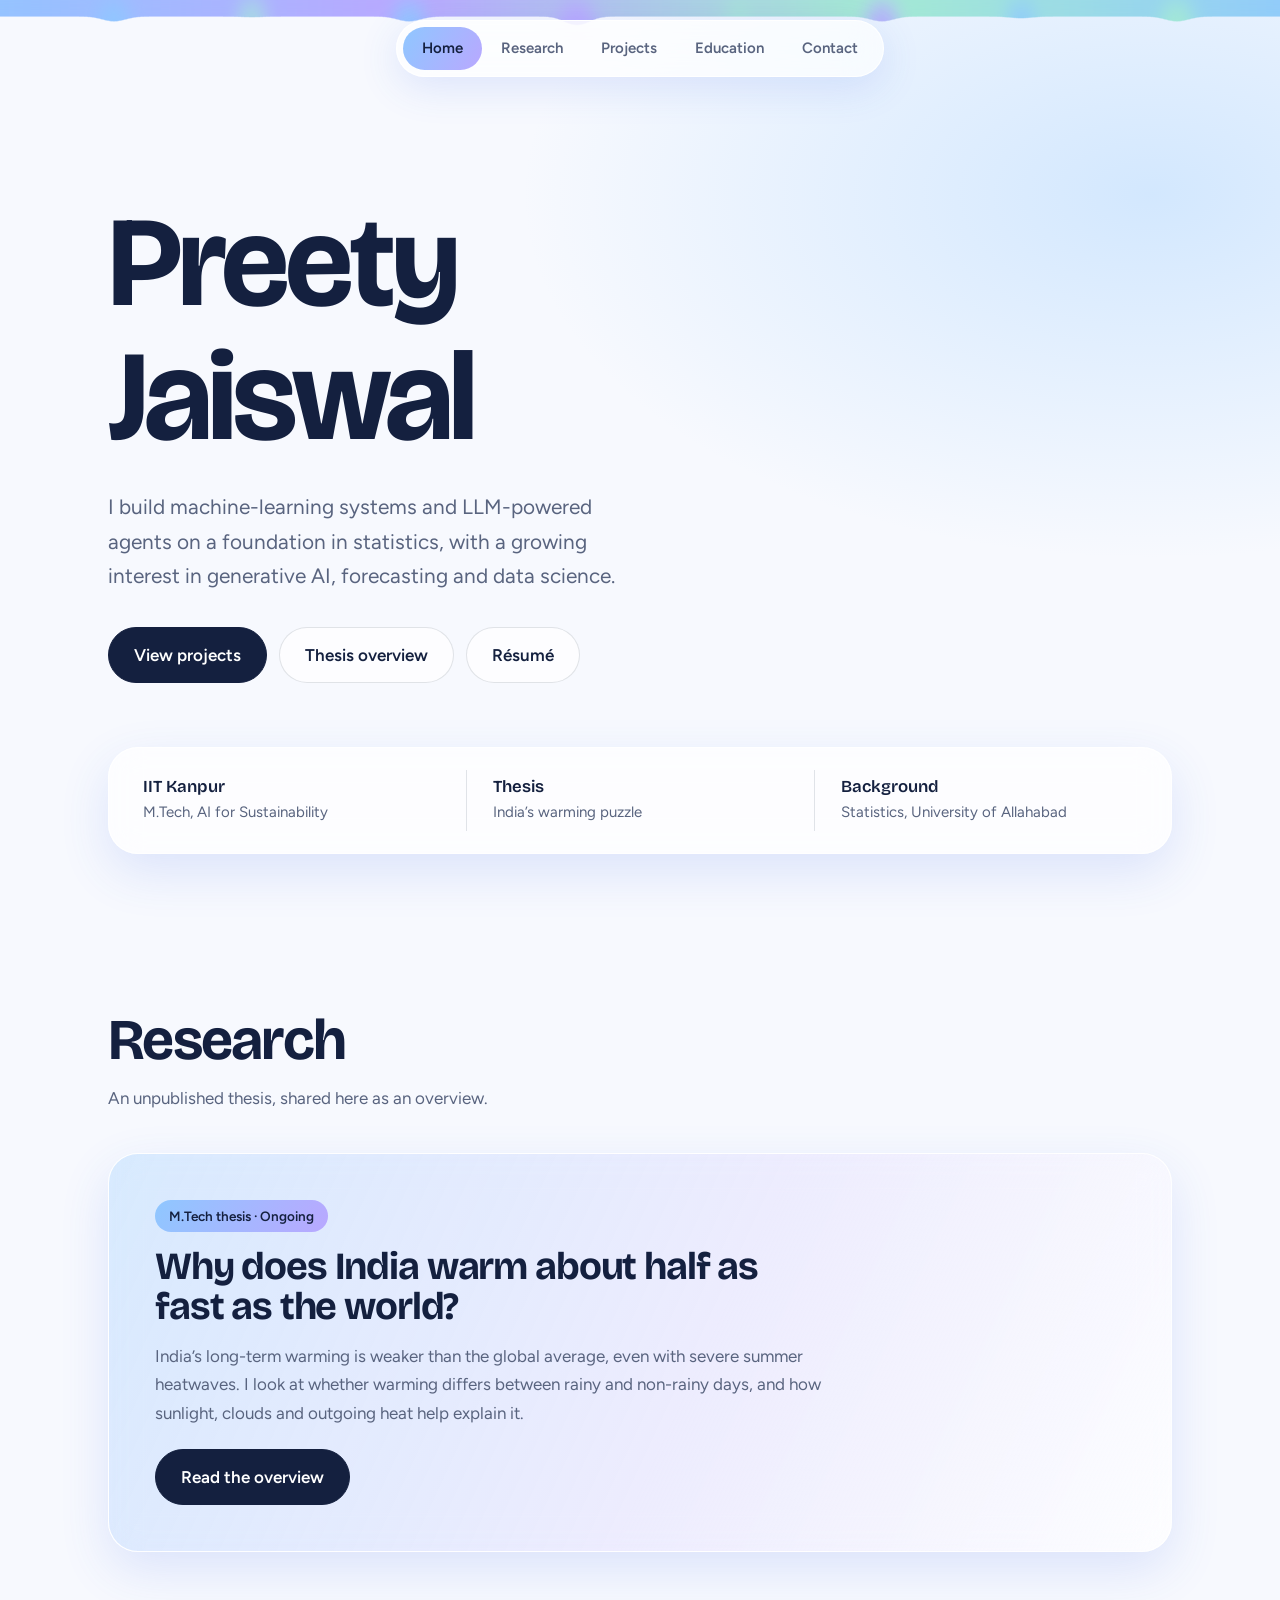
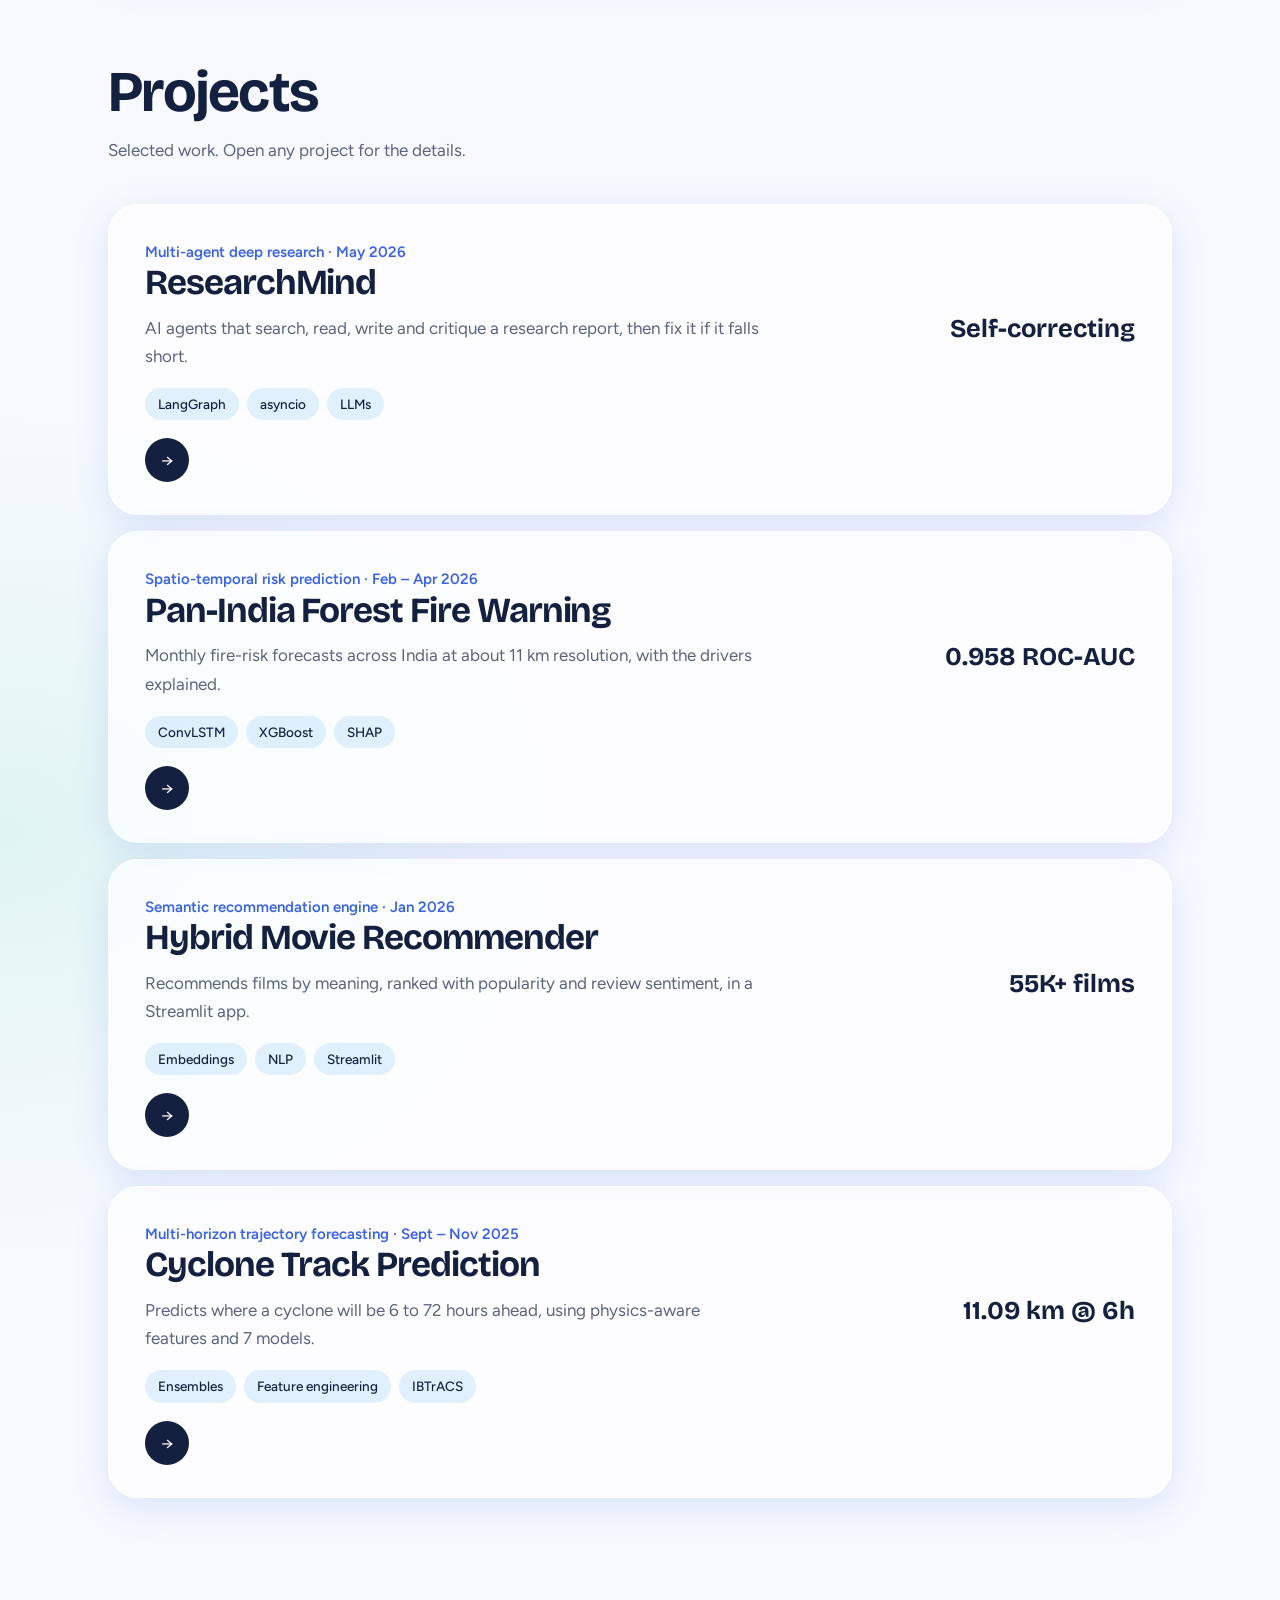
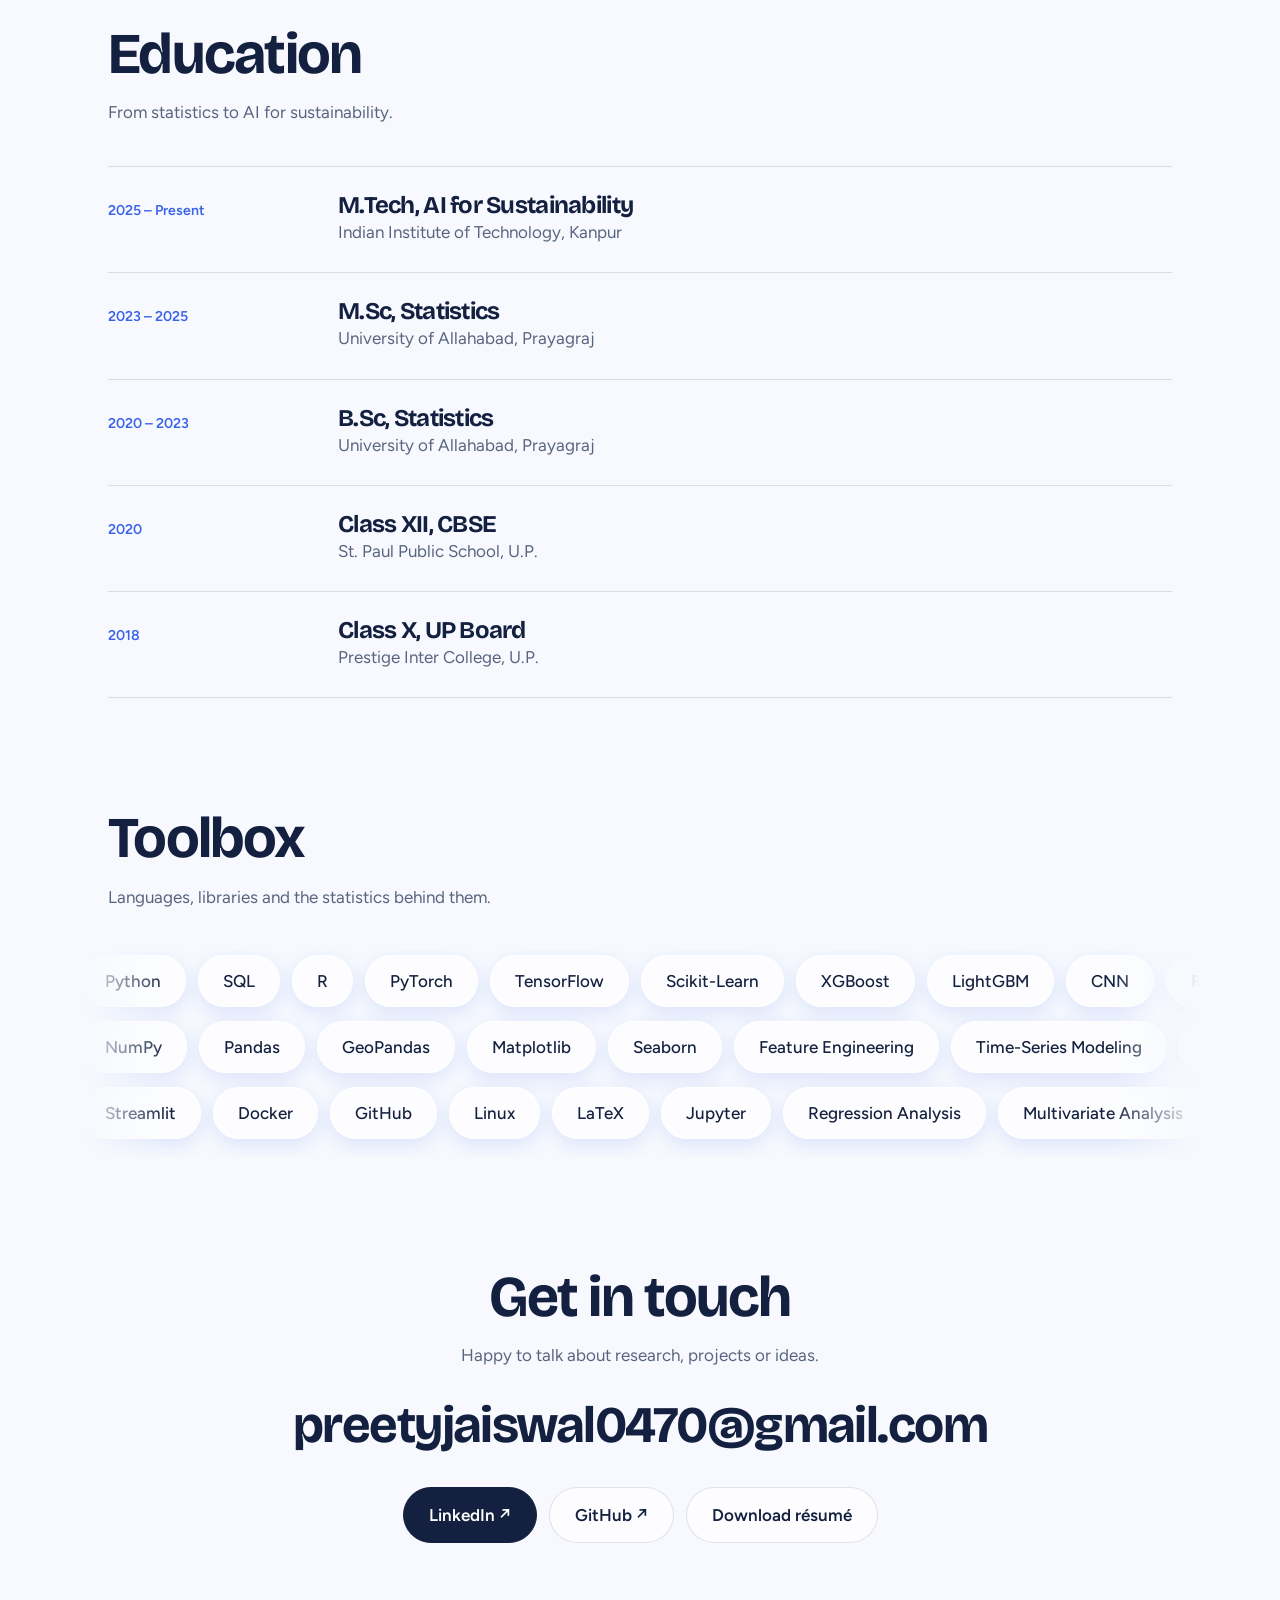
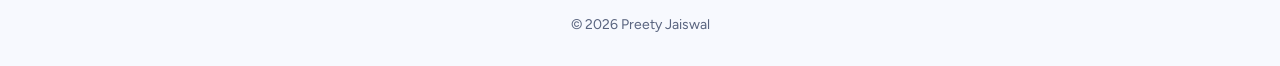
==== index.html @ 081bbc9a "Add files via upload" ====
<!DOCTYPE html>
<html lang="en">
<head>
<meta charset="utf-8">
<meta name="viewport" content="width=device-width, initial-scale=1">
<title>Preety Jaiswal — M.Tech, AI for Sustainability, IIT Kanpur</title>
<meta name="description" content="Preety Jaiswal — M.Tech (AI for Sustainability) at IIT Kanpur. Machine learning, LLM-powered agents, forecasting and data science.">
<meta property="og:type" content="website">
<meta property="og:site_name" content="Preety Jaiswal">
<meta property="og:title" content="Preety Jaiswal — M.Tech, AI for Sustainability, IIT Kanpur">
<meta property="og:description" content="Preety Jaiswal — M.Tech (AI for Sustainability) at IIT Kanpur. Machine learning, LLM-powered agents, forecasting and data science.">
<meta property="og:url" content="https://preetyjaiswal175.github.io/Portfolio/">
<meta name="twitter:card" content="summary">
<meta name="theme-color" content="#f7f9fe">
<meta property="og:type" content="website">
<meta property="og:title" content="Preety Jaiswal | M.Tech, AI for Sustainability, IIT Kanpur">
<meta property="og:description" content="M.Tech (AI for Sustainability) at IIT Kanpur with a statistics background. Machine-learning systems, LLM-powered agents, forecasting and data science.">
<meta property="og:url" content="https://preetyjaiswal175.github.io/Portfolio/">
<meta name="twitter:card" content="summary">
<meta name="theme-color" content="#f7f9fe">
<link rel="icon" href="data:image/svg+xml,<svg xmlns=%22http://www.w3.org/2000/svg%22 viewBox=%220 0 100 100%22><text y=%22.9em%22 font-size=%2290%22>💧</text></svg>">
<link rel="preconnect" href="https://fonts.googleapis.com"><link rel="preconnect" href="https://fonts.gstatic.com" crossorigin>
<link href="https://fonts.googleapis.com/css2?family=Bricolage+Grotesque:opsz,wght@12..96,500;12..96,700&family=Figtree:wght@400;500;600&display=swap" rel="stylesheet">
<style>
:root{--bg:#f7f9fe;--ink:#14203f;--mute:#59647f;--line:rgba(20,32,63,.12);--glass:rgba(255,255,255,.7);--edge:rgba(255,255,255,.95);--sky:#8fc7ff;--lilac:#b9a8ff;--mint:#a4ead3;--accent:#3a63e8;--shadow:rgba(58,99,232,.14);--r:30px}
*{box-sizing:border-box;margin:0}
html{scroll-behavior:smooth;scroll-padding-top:100px}
body{font:400 17px/1.65 Figtree,system-ui,sans-serif;color:var(--ink);background:radial-gradient(900px 520px at 90% 4%,rgba(143,199,255,.35),transparent 70%),radial-gradient(800px 600px at 0 50%,rgba(164,234,211,.28),transparent 70%),var(--bg);overflow-x:hidden}
h1,h2,h3{font-family:'Bricolage Grotesque',Figtree,sans-serif;line-height:1.05;letter-spacing:-.03em}
a{color:inherit}:focus-visible{outline:3px solid var(--accent);outline-offset:3px;border-radius:12px}
svg.defs{position:absolute;width:0;height:0}
.drip{position:fixed;inset:0 0 auto 0;height:210px;pointer-events:none;z-index:0;filter:url(#goo)}
.drip .bar{position:absolute;top:-30px;left:-5%;width:110%;height:46px;background:linear-gradient(90deg,var(--sky),var(--lilac),var(--mint),var(--sky))}
.drip i{position:absolute;top:0;width:24px;height:24px;border-radius:50%;background:var(--sky);animation:fall 7s cubic-bezier(.55,0,.8,.6) infinite}
.drip i:nth-child(odd){background:var(--lilac)}.drip i:nth-child(3n){background:var(--mint)}
@keyframes fall{0%{transform:translateY(0) scale(.6,1)}35%{transform:translateY(22px) scale(.9,1.5)}80%{transform:translateY(170px) scale(.7,1.2)}100%{transform:translateY(195px) scale(.3);opacity:0}}
nav{position:fixed;top:20px;left:50%;transform:translateX(-50%);z-index:20;display:flex;padding:6px;border-radius:999px;background:var(--glass);backdrop-filter:blur(18px) saturate(1.6);-webkit-backdrop-filter:blur(18px) saturate(1.6);border:1px solid var(--edge);box-shadow:0 10px 40px var(--shadow)}
nav a{position:relative;z-index:1;text-decoration:none;font-weight:600;font-size:15px;padding:9px 19px;border-radius:999px;color:var(--mute);transition:color .3s}
nav a.on{color:var(--ink)}
#pill{position:absolute;top:6px;bottom:6px;left:0;width:60px;border-radius:999px;background:linear-gradient(120deg,var(--sky),var(--lilac));transition:left .6s cubic-bezier(.34,1.56,.64,1),width .6s cubic-bezier(.34,1.56,.64,1)}
main{position:relative;z-index:1;max-width:1120px;margin:0 auto;padding:0 28px}
.page{animation:in .6s cubic-bezier(.2,.8,.2,1)}
@keyframes in{from{opacity:0;filter:blur(8px);transform:translateY(14px)}}
section{padding:110px 0 0}
h2{font-size:clamp(2.2rem,5vw,3.6rem);margin-bottom:14px}
.sub{color:var(--mute);max-width:54ch;margin-bottom:40px}
.glass{background:var(--glass);backdrop-filter:blur(16px);-webkit-backdrop-filter:blur(16px);border:1px solid var(--edge);border-radius:var(--r);box-shadow:0 18px 50px var(--shadow)}
.btns{display:flex;gap:12px;flex-wrap:wrap}
.btn{display:inline-block;padding:13px 25px;border-radius:999px;font-weight:600;text-decoration:none;border:1px solid var(--line);background:var(--glass);transition:transform .35s cubic-bezier(.34,1.56,.64,1),box-shadow .3s}
.btn:hover{transform:translateY(-3px) scale(1.03);box-shadow:0 12px 30px var(--shadow)}
.btn.pri{background:var(--ink);color:#fff;border-color:var(--ink)}
.tags{display:flex;flex-wrap:wrap;gap:8px}
.tags span{padding:5px 13px;border-radius:999px;background:rgba(143,199,255,.26);font-size:13.5px;font-weight:500}
/* hero */
.hero{min-height:100vh;padding-top:150px;position:relative;display:flex;flex-direction:column;justify-content:center}
.hero h1{font-size:clamp(3.4rem,10vw,8rem);font-weight:700;margin-bottom:26px}
.hero p.lead{font-size:clamp(1.1rem,2vw,1.3rem);color:var(--mute);max-width:40ch;margin-bottom:34px}
.strip{display:grid;grid-template-columns:repeat(3,1fr);margin-top:64px;padding:22px 8px}
.strip div{padding:6px 26px;border-left:1px solid var(--line)}.strip div:first-child{border:0}
.strip b{display:block;font:600 1.05rem 'Bricolage Grotesque',sans-serif}.strip span{color:var(--mute);font-size:15px}
/* research */
.res{overflow:hidden;background:linear-gradient(115deg,rgba(143,199,255,.3),rgba(185,168,255,.16) 55%,var(--glass))}
.res .txt{padding:46px;max-width:760px}.res h3{font-size:clamp(1.7rem,3vw,2.4rem);margin:14px 0 16px}.res p{color:var(--mute);margin-bottom:22px}
.lab{display:inline-block;padding:5px 14px;border-radius:999px;background:linear-gradient(120deg,var(--sky),var(--lilac));font-size:13.5px;font-weight:600}
/* projects */
.pr{display:grid;grid-template-columns:1fr auto;gap:6px 30px;align-items:center;position:relative;overflow:hidden;isolation:isolate;text-decoration:none;padding:32px 36px;margin-bottom:16px;border-radius:var(--r);background:var(--glass);border:1px solid var(--edge);box-shadow:0 10px 36px var(--shadow)}
.pr:before{content:"";position:absolute;inset:-50% -20%;background:linear-gradient(110deg,rgba(143,199,255,.5),rgba(185,168,255,.45));border-radius:42%;transform:translateX(-105%);transition:transform .9s cubic-bezier(.2,.8,.2,1);z-index:-1}
.pr:hover:before{transform:translateX(0) rotate(6deg)}
.pr h3{font-size:clamp(1.5rem,3vw,2.2rem)}.pr .k{color:var(--accent);font-weight:600;font-size:15px}.pr p{color:var(--mute);max-width:56ch;margin:6px 0 12px;grid-column:1}.pr .tags{grid-column:1}
.pr .m{grid-column:2;grid-row:1/4;text-align:right}.pr .m b{display:block;font:700 1.6rem 'Bricolage Grotesque',sans-serif}.pr .m small{color:var(--mute);font-size:14px}
.pr .go{display:inline-grid;place-items:center;width:44px;height:44px;margin-top:12px;border-radius:50%;background:var(--ink);color:#fff;transition:transform .5s cubic-bezier(.34,1.56,.64,1)}.pr:hover .go{transform:rotate(-45deg) scale(1.1)}
/* education */
.ed{display:grid;grid-template-columns:200px 1fr;gap:6px 30px;padding:26px 0;border-top:1px solid var(--line)}
.ed:last-child{border-bottom:1px solid var(--line)}.ed small{font-weight:600;color:var(--accent);padding-top:6px}.ed h3{font-size:1.5rem}.ed p{color:var(--mute)}
/* toolbox */
.mq{overflow:hidden;margin:0 -28px;padding:4px 0;-webkit-mask:linear-gradient(90deg,transparent,#000 8%,#000 92%,transparent);mask:linear-gradient(90deg,transparent,#000 8%,#000 92%,transparent)}
.mq div{display:flex;gap:12px;width:max-content;margin-bottom:14px;animation:mq 50s linear infinite}.mq div:nth-child(2){animation-direction:reverse;animation-duration:60s}.mq:hover div{animation-play-state:paused}
.mq span{padding:11px 24px;border-radius:999px;background:var(--glass);border:1px solid var(--edge);font-weight:500;box-shadow:0 6px 20px var(--shadow);white-space:nowrap}
@keyframes mq{to{transform:translateX(-50%)}}
.contact{text-align:center;padding-bottom:60px}.contact .sub{margin:0 auto 26px}
.contact a.big{display:inline-block;font:700 clamp(1.4rem,5vw,3.2rem)/1.2 'Bricolage Grotesque',sans-serif;letter-spacing:-.03em;text-decoration:none;word-break:break-all;margin-bottom:30px}.contact a.big:hover{color:var(--accent)}.contact .btns{justify-content:center}
footer{position:relative;z-index:1;text-align:center;color:var(--mute);font-size:14px;padding:10px 0 30px}
/* detail */
.doc{padding-top:150px;padding-bottom:60px;min-height:80vh}
.back{display:inline-block;margin-bottom:26px;color:var(--mute);text-decoration:none;font-weight:500}.back:hover{color:var(--ink)}
.doc h1{font-size:clamp(2.3rem,5.5vw,4rem);margin-bottom:10px;max-width:20ch}.doc .meta{color:var(--mute);margin-bottom:38px}
.doc h3{font-size:1.35rem;margin:34px 0 10px}.doc p,.doc li{max-width:64ch;margin-bottom:12px}.doc ul{padding-left:20px}
.note{display:inline-flex;gap:10px;align-items:center;padding:10px 18px;border-radius:999px;background:rgba(185,168,255,.28);font-size:15px;font-weight:500;margin-bottom:30px}
.note:before{content:"";width:10px;height:10px;border-radius:50%;background:var(--lilac);animation:pulse 2s infinite}@keyframes pulse{50%{transform:scale(1.7);opacity:.4}}
@media(max-width:820px){nav{top:14px;width:calc(100% - 20px);left:10px;transform:none}nav a{flex:1;text-align:center;padding:9px 0;font-size:13px}.res .txt{padding:30px}.strip{grid-template-columns:1fr}.strip div{border:0;padding:10px 20px}.pr{grid-template-columns:1fr;padding:26px}.pr .m{grid-column:1;grid-row:auto;text-align:left}.ed{grid-template-columns:1fr}}
@media(prefers-reduced-motion:reduce){*{animation:none!important;transition:none!important}}
</style>
</head>
<body>
<svg class="defs" aria-hidden="true"><filter id="goo"><feGaussianBlur in="SourceGraphic" stdDeviation="10" result="b"/><feColorMatrix in="b" values="1 0 0 0 0  0 1 0 0 0  0 0 1 0 0  0 0 0 20 -9"/></filter></svg>
<div class="drip" aria-hidden="true"><div class="bar"></div><i style="left:8%"></i><i style="left:19%;animation-delay:2.4s;width:18px;height:18px"></i><i style="left:31%;animation-delay:4.6s"></i><i style="left:44%;animation-delay:1.2s;width:28px;height:28px"></i><i style="left:57%;animation-delay:5.6s;width:16px;height:16px"></i><i style="left:68%;animation-delay:3.1s"></i><i style="left:79%;animation-delay:.6s;width:20px;height:20px"></i><i style="left:91%;animation-delay:4s"></i></div>
<nav aria-label="Main"><span id="pill"></span><a href="#home">Home</a><a href="#research">Research</a><a href="#projects">Projects</a><a href="#education">Education</a><a href="#contact">Contact</a></nav>
<main id="app"></main>
<footer>© 2026 Preety Jaiswal</footer>
<script>
const P=[
{id:'researchmind',t:'ResearchMind',kind:'Multi-agent deep research',d:'May 2026',one:'AI agents that search, read, write and critique a research report, then fix it if it falls short.',m:'Self-correcting',tags:['LangGraph','asyncio','LLMs'],
 what:['Takes a question, searches the web from several angles, reads sources in parallel and writes a structured report.','A critic agent scores the draft and sends weak reports back for automatic self-correction.'],
 how:['Multi-agent workflow built with LangGraph and LangChain.','Concurrent retrieval with asyncio and aiohttp, plus TTL caching to cut repeat API calls.','Fallback routing across Gemini and OpenAI models keeps runs reliable when one model fails.'],
 stack:['Python','LangGraph','LangChain','asyncio','Gemini','OpenAI'],gh:'AI-deep-research-agent'},
{id:'wildfire',t:'Pan-India Forest Fire Warning',kind:'Spatio-temporal risk prediction',d:'Feb – Apr 2026',one:'Monthly fire-risk forecasts across India at about 11 km resolution, with the drivers explained.',m:'0.958 ROC-AUC',tags:['ConvLSTM','XGBoost','SHAP'],
 what:['Predicts where forest fires are most likely in the coming month.','Course project (KSS604) on spatio-temporal risk modelling.'],
 how:['Fused 13 years of ERA5 weather, NDVI vegetation and VIIRS fire observations with lag, climatology and environmental features.','Compared ConvLSTM2D, FT-Transformer, XGBoost and Random Forest on 2022–2024 out-of-time data.','Best model reached 0.958 ROC-AUC, with calibrated probabilities and SHAP analysis of the main drivers.'],
 stack:['Python','ConvLSTM','XGBoost','SHAP','ERA5','GeoPandas'],gh:'Fire-Prediction'},
{id:'movies',t:'Hybrid Movie Recommender',kind:'Semantic recommendation engine',d:'Jan 2026',one:'Recommends films by meaning, ranked with popularity and review sentiment, in a Streamlit app.',m:'55K+ films',tags:['Embeddings','NLP','Streamlit'],
 what:['Suggests films by meaning, then ranks them with popularity and review sentiment.','Served through a Streamlit app.'],
 how:['Sentence-Transformers encode 55,000+ films into 384-dimensional embeddings.','Cosine similarity is blended with Bayesian popularity scoring for the final ranking.','Benchmarked with Precision@K, NDCG@K and MRR against a CountVectorizer baseline.'],
 stack:['Python','Sentence-Transformers','Streamlit','scikit-learn'],gh:'AI-Movie-Recommendation'},
{id:'cyclone',t:'Cyclone Track Prediction',kind:'Multi-horizon trajectory forecasting',d:'Sept – Nov 2025',one:'Predicts where a cyclone will be 6 to 72 hours ahead, using physics-aware features and 7 models.',m:'11.09 km @ 6h',tags:['Ensembles','Feature engineering','IBTrACS'],
 what:['Multi-horizon track forecasting from historical storm records.','Course project (EE708).'],
 how:['Built from 45+ years of NOAA IBTrACS data with 149 engineered meteorological, kinematic and geospatial features.','Seven models compared on a leakage-free chronological split (train 1980–2019, test 2020–2025).','Reached 11.09 km error at 6 hours and 26.30 km at 12 hours, about 40% better than a Ridge baseline.'],
 stack:['Python','scikit-learn','XGBoost','LightGBM','Feature engineering'],gh:'Cyclone_Track_Prediction'}];
const E=[['2025 – Present','M.Tech, AI for Sustainability','Indian Institute of Technology, Kanpur'],['2023 – 2025','M.Sc, Statistics','University of Allahabad, Prayagraj'],['2020 – 2023','B.Sc, Statistics','University of Allahabad, Prayagraj'],['2020','Class XII, CBSE','St. Paul Public School, U.P.'],['2018','Class X, UP Board','Prestige Inter College, U.P.']];
const K=['Python','PyTorch','TensorFlow','scikit-learn','XGBoost','LightGBM','LangGraph','LangChain','RAG','Transformers','ConvLSTM','GeoPandas','Time-series','SQL','R','Docker','Streamlit','Linux'];
const S=[['Languages',['Python','SQL','R','PyTorch','TensorFlow','Scikit-Learn','XGBoost','LightGBM','CNN','RNN','LSTM','Transformers']],['Data & Agents',['NumPy','Pandas','GeoPandas','Matplotlib','Seaborn','Feature Engineering','Time-Series Modeling','LangChain','LangGraph','RAG','Sentence-Transformers','LLM Fine-Tuning']],['Tools & Coursework',['Streamlit','Docker','GitHub','Linux','LaTeX','Jupyter','Regression Analysis','Multivariate Analysis','Stochastic Processes','Estimation Theory','Statistical Computing','Data Mining']]];
const chips=a=>`<div class="tags">${a.map(x=>`<span>${x}</span>`).join('')}</div>`;
const back=`<a class="back" href="#projects">← Back</a>`;
const HOME=()=>`<section id="home" class="hero"><h1>Preety<br>Jaiswal</h1><p class="lead">I build machine-learning systems and LLM-powered agents on a foundation in statistics, with a growing interest in generative AI, forecasting and data science.</p>
<div class="btns"><a class="btn pri" href="#projects">View projects</a><a class="btn" href="#research">Thesis overview</a><a class="btn" href="assets/Preety_Jaiswal_Resume.pdf" target="_blank" rel="noopener">Résumé</a></div>
<div class="glass strip"><div><b>IIT Kanpur</b><span>M.Tech, AI for Sustainability</span></div><div><b>Thesis</b><span>India’s warming puzzle</span></div><div><b>Background</b><span>Statistics, University of Allahabad</span></div></div></section>
<section id="research"><h2>Research</h2><p class="sub">An unpublished thesis, shared here as an overview.</p>
<div class="glass res"><div class="txt"><span class="lab">M.Tech thesis · Ongoing</span><h3>Why does India warm about half as fast as the world?</h3><p>India’s long-term warming is weaker than the global average, even with severe summer heatwaves. I look at whether warming differs between rainy and non-rainy days, and how sunlight, clouds and outgoing heat help explain it.</p><a class="btn pri" href="#research-overview">Read the overview</a></div>
</div></section>
<section id="projects"><h2>Projects</h2><p class="sub">Selected work. Open any project for the details.</p>${P.map(p=>`<a class="pr" href="#project-${p.id}"><div><span class="k">${p.kind} · ${p.d}</span><h3>${p.t}</h3></div><div class="m"><b>${p.m}</b></div><p>${p.one}</p>${chips(p.tags)}<span class="go">→</span></a>`).join('')}</section>
<section id="education"><h2>Education</h2><p class="sub">From statistics to AI for sustainability.</p>${E.map(e=>`<div class="ed"><small>${e[0]}</small><div><h3>${e[1]}</h3><p>${e[2]}</p></div></div>`).join('')}</section>
<section id="toolbox"><h2>Toolbox</h2><p class="sub">Languages, libraries and the statistics behind them.</p><div class="mq">${S.map(r=>{const h=r[1].map(x=>`<span>${x}</span>`).join('');return `<div>${h}${h}</div>`}).join('')}</div></section>
<section id="contact" class="contact"><h2>Get in touch</h2><p class="sub">Happy to talk about research, projects or ideas.</p><a class="big" href="mailto:preetyjaiswal0470@gmail.com">preetyjaiswal0470@gmail.com</a>
<div class="btns"><a class="btn pri" href="https://www.linkedin.com/in/preety-jaiswal-72a6a9235" target="_blank" rel="noopener">LinkedIn ↗</a><a class="btn" href="https://github.com/PreetyJaiswal175" target="_blank" rel="noopener">GitHub ↗</a><a class="btn" href="assets/Preety_Jaiswal_Resume.pdf" target="_blank" rel="noopener">Download résumé</a></div></section>`;
const RES=()=>`<div class="doc"><a class="back" href="#research">← Back</a><h1>Why is India’s warming about half the global average?</h1><p class="meta">M.Tech thesis, ongoing · Supervisor: Dr. Sarosh Alam Ghausi</p><div class="note">Unpublished work, shared here as an overview only</div>
<h3>The puzzle</h3><p>The world is warming, and 2024 was the warmest year on record both globally and in India. Yet India’s long-term warming rate appears to be only about half the global average, even though the country regularly endures severe summer heatwaves. My thesis asks what is holding India’s average back.</p>
<h3>The idea</h3><p>Warming may not be the same on every kind of day. I separate rainy days from non-rainy days and ask which carries most of the long-term change. I then follow the energy: sunlight reaching the ground, heat radiated back out, and the role of clouds in between.</p>
<h3>The approach</h3><ul><li>Long records of gridded temperature and rainfall, compared with global reanalysis and satellite radiation data.</li><li>Day-by-day anomaly analysis and trend statistics, repeated across regions and seasons.</li><li>A physics-guided view of the surface energy budget, linking radiation to surface temperature.</li></ul>
<h3>Why it matters</h3><p>Understanding why a region warms the way it does is the first step to projecting its future climate, and to planning for heat, water and agriculture.</p></div>`;
const PRJ=p=>`<div class="doc">${back}<h1>${p.t}</h1><p class="meta">${p.kind} · ${p.d}</p><h3>What it does</h3>${p.what.map(x=>`<p>${x}</p>`).join('')}<h3>How it’s built</h3><ul>${p.how.map(x=>`<li>${x}</li>`).join('')}</ul><h3>Tools</h3>${chips(p.stack)}<p style="margin-top:28px"><a class="btn pri" href="https://github.com/PreetyJaiswal175/${p.gh}" target="_blank" rel="noopener">View on GitHub ↗</a></p></div>`;
const app=document.getElementById('app'),pill=document.getElementById('pill'),links=[...document.querySelectorAll('nav a')];
let spy,cur='home';
function movePill(){const a=links.find(l=>l.getAttribute('href')==='#'+cur);if(!a){pill.style.opacity=0;return}pill.style.opacity=1;pill.style.left=a.offsetLeft+'px';pill.style.width=a.offsetWidth+'px'}
function setCur(id){cur=id==='toolbox'?'education':id;links.forEach(l=>l.classList.toggle('on',l.getAttribute('href')==='#'+cur));movePill()}
function mount(html,key){if(app.dataset.v!==key){app.dataset.v=key;app.innerHTML=`<div class="page">${html}</div>`;if(spy)spy.disconnect();spy=null;return true}return false}
function route(){const h=location.hash.slice(1)||'home';let d=null;
 if(h==='research-overview')d=RES();else if(h.startsWith('project-')){const p=P.find(x=>'project-'+x.id===h);if(p)d=PRJ(p)}
 if(d){mount(d,h);scrollTo(0,0);setCur(h==='research-overview'?'research':'projects');return}
 const fresh=mount(HOME(),'home');if(fresh){watch()}
 const el=document.getElementById(h)||document.getElementById('home');setTimeout(()=>el.scrollIntoView(),fresh?30:0);setCur(el.id)}
function watch(){spy=new IntersectionObserver(es=>es.forEach(e=>{if(e.isIntersecting)setCur(e.target.id)}),{rootMargin:'-40% 0px -55% 0px'});document.querySelectorAll('main section').forEach(s=>spy.observe(s))}
addEventListener('hashchange',route);addEventListener('resize',movePill);
(document.fonts?document.fonts.ready:Promise.resolve()).then(()=>{route();movePill()});route();
</script>
</body>
</html>
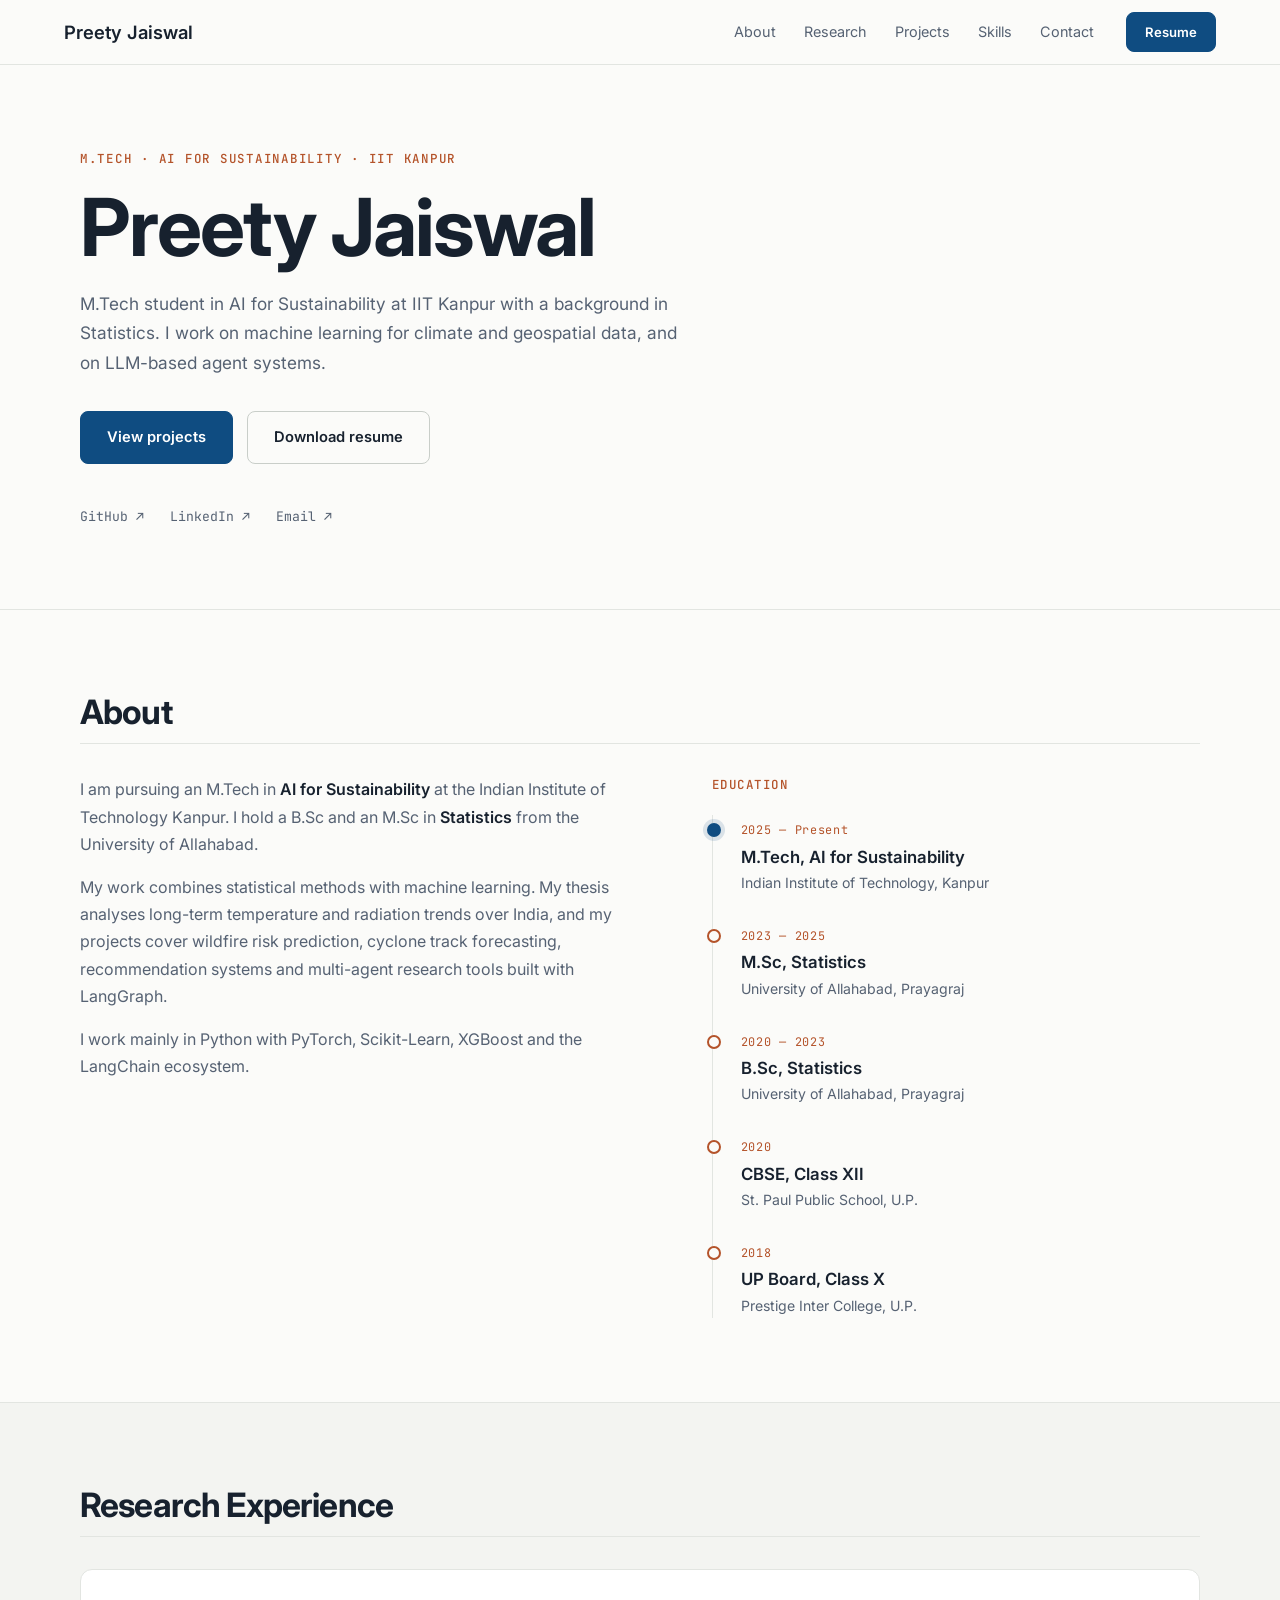
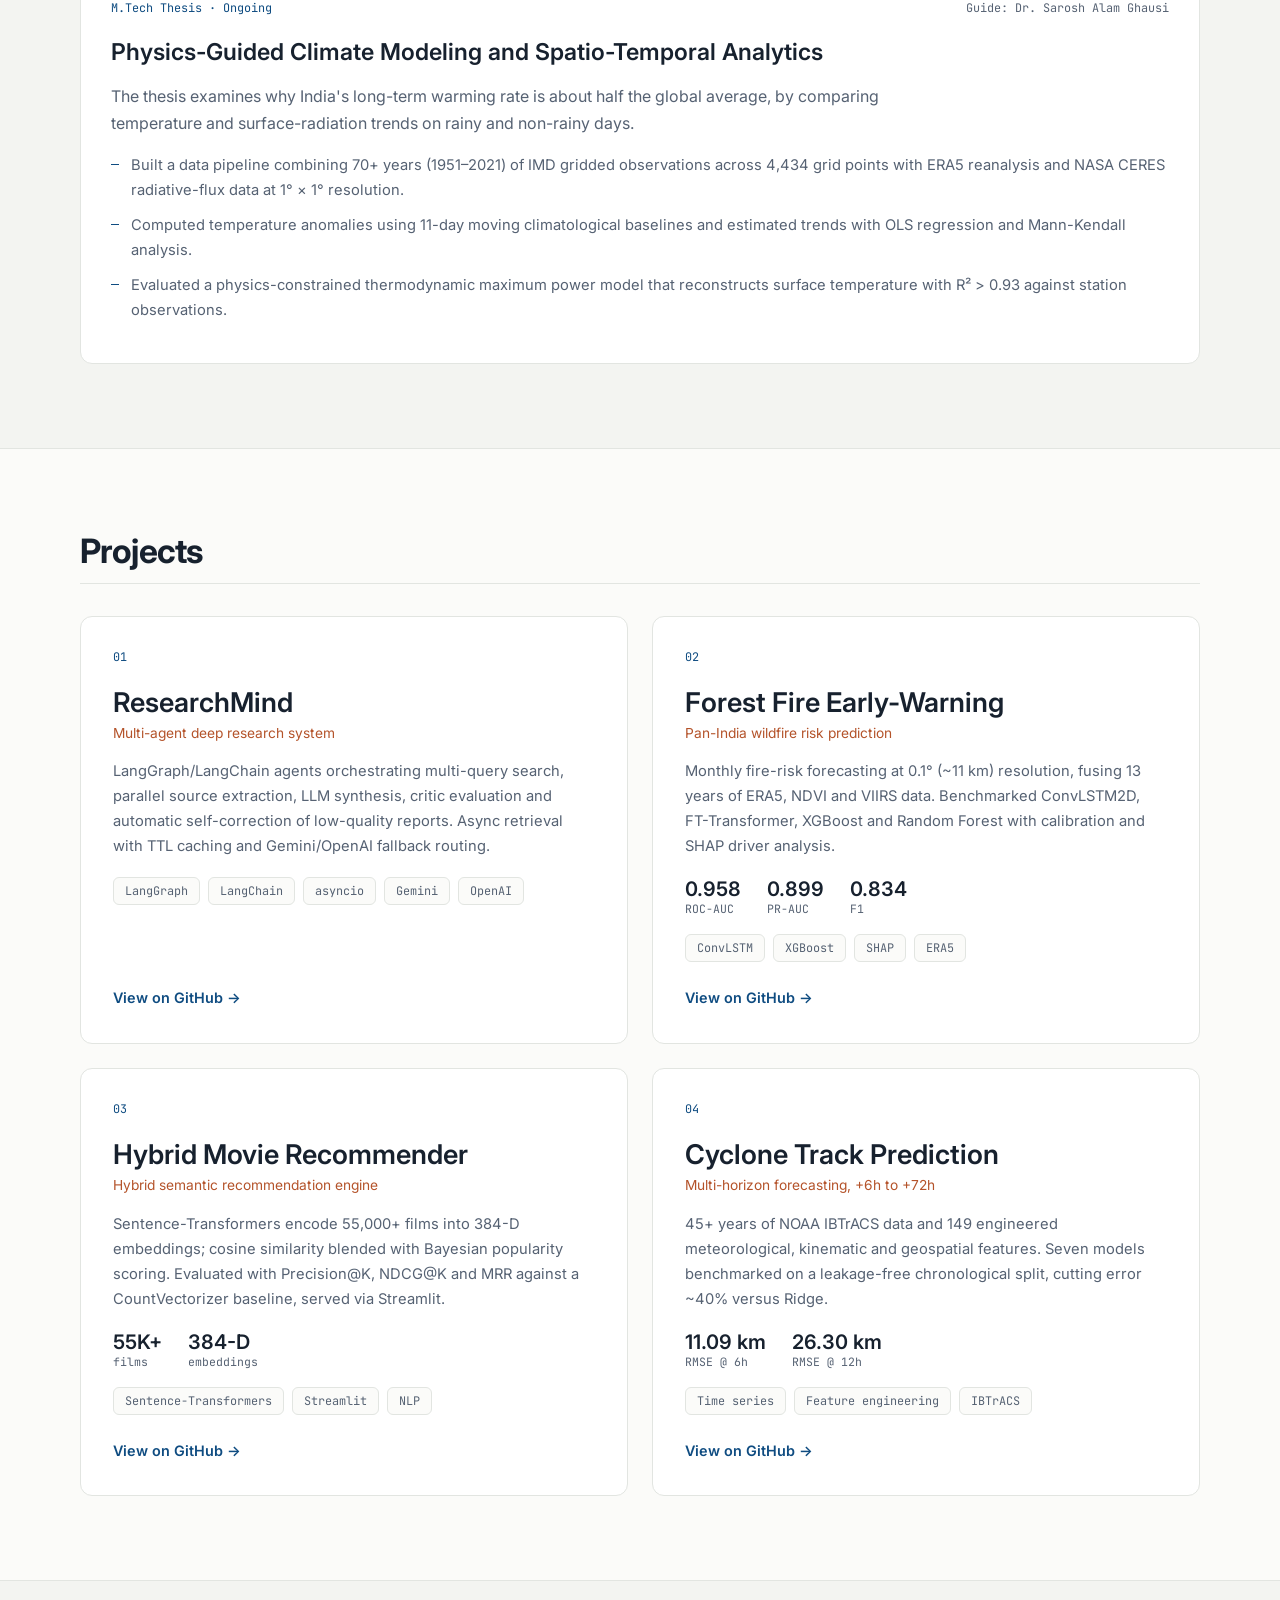
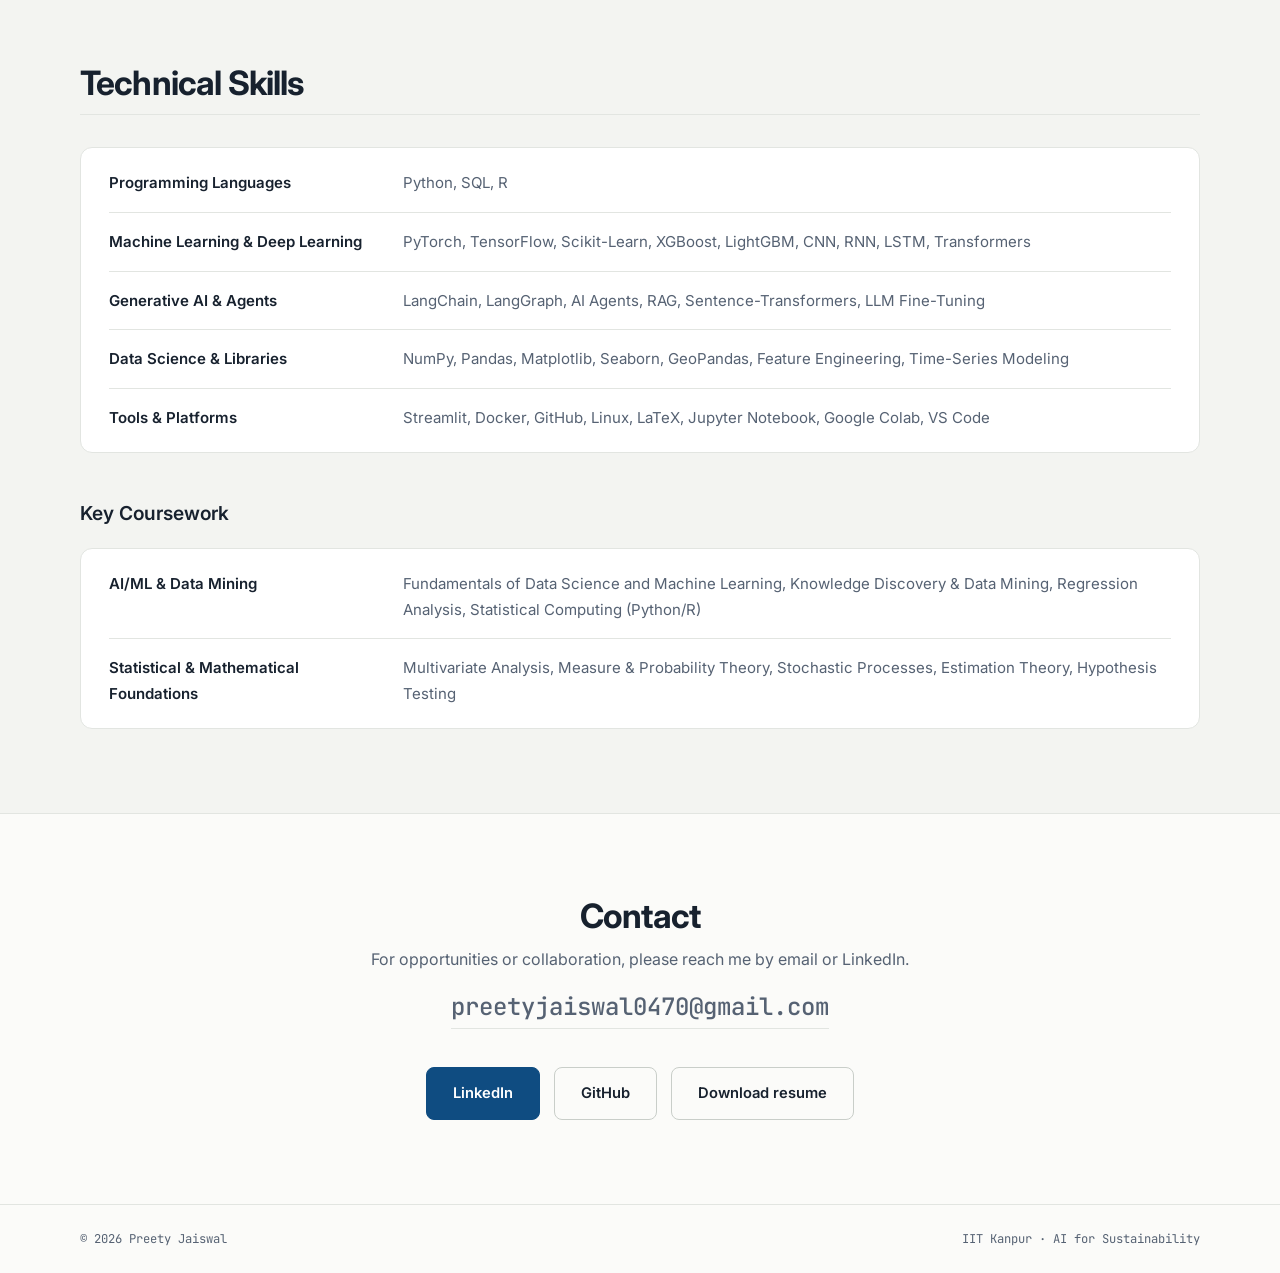
==== commit c41775e1: "Add files via upload" ====
--- a/index.html
+++ b/index.html
@@ -1,155 +1,165 @@
 <!DOCTYPE html>
 <html lang="en">
 <head>
-<meta charset="utf-8">
+<meta charset="UTF-8">
 <meta name="viewport" content="width=device-width, initial-scale=1">
-<title>Preety Jaiswal — M.Tech, AI for Sustainability, IIT Kanpur</title>
-<meta name="description" content="Preety Jaiswal — M.Tech (AI for Sustainability) at IIT Kanpur. Machine learning, LLM-powered agents, forecasting and data science.">
-<meta property="og:type" content="website">
-<meta property="og:site_name" content="Preety Jaiswal">
-<meta property="og:title" content="Preety Jaiswal — M.Tech, AI for Sustainability, IIT Kanpur">
-<meta property="og:description" content="Preety Jaiswal — M.Tech (AI for Sustainability) at IIT Kanpur. Machine learning, LLM-powered agents, forecasting and data science.">
-<meta property="og:url" content="https://preetyjaiswal175.github.io/Portfolio/">
-<meta name="twitter:card" content="summary">
-<meta name="theme-color" content="#f7f9fe">
-<meta property="og:type" content="website">
-<meta property="og:title" content="Preety Jaiswal | M.Tech, AI for Sustainability, IIT Kanpur">
-<meta property="og:description" content="M.Tech (AI for Sustainability) at IIT Kanpur with a statistics background. Machine-learning systems, LLM-powered agents, forecasting and data science.">
-<meta property="og:url" content="https://preetyjaiswal175.github.io/Portfolio/">
-<meta name="twitter:card" content="summary">
-<meta name="theme-color" content="#f7f9fe">
-<link rel="icon" href="data:image/svg+xml,<svg xmlns=%22http://www.w3.org/2000/svg%22 viewBox=%220 0 100 100%22><text y=%22.9em%22 font-size=%2290%22>💧</text></svg>">
-<link rel="preconnect" href="https://fonts.googleapis.com"><link rel="preconnect" href="https://fonts.gstatic.com" crossorigin>
-<link href="https://fonts.googleapis.com/css2?family=Bricolage+Grotesque:opsz,wght@12..96,500;12..96,700&family=Figtree:wght@400;500;600&display=swap" rel="stylesheet">
-<style>
-:root{--bg:#f7f9fe;--ink:#14203f;--mute:#59647f;--line:rgba(20,32,63,.12);--glass:rgba(255,255,255,.7);--edge:rgba(255,255,255,.95);--sky:#8fc7ff;--lilac:#b9a8ff;--mint:#a4ead3;--accent:#3a63e8;--shadow:rgba(58,99,232,.14);--r:30px}
-*{box-sizing:border-box;margin:0}
-html{scroll-behavior:smooth;scroll-padding-top:100px}
-body{font:400 17px/1.65 Figtree,system-ui,sans-serif;color:var(--ink);background:radial-gradient(900px 520px at 90% 4%,rgba(143,199,255,.35),transparent 70%),radial-gradient(800px 600px at 0 50%,rgba(164,234,211,.28),transparent 70%),var(--bg);overflow-x:hidden}
-h1,h2,h3{font-family:'Bricolage Grotesque',Figtree,sans-serif;line-height:1.05;letter-spacing:-.03em}
-a{color:inherit}:focus-visible{outline:3px solid var(--accent);outline-offset:3px;border-radius:12px}
-svg.defs{position:absolute;width:0;height:0}
-.drip{position:fixed;inset:0 0 auto 0;height:210px;pointer-events:none;z-index:0;filter:url(#goo)}
-.drip .bar{position:absolute;top:-30px;left:-5%;width:110%;height:46px;background:linear-gradient(90deg,var(--sky),var(--lilac),var(--mint),var(--sky))}
-.drip i{position:absolute;top:0;width:24px;height:24px;border-radius:50%;background:var(--sky);animation:fall 7s cubic-bezier(.55,0,.8,.6) infinite}
-.drip i:nth-child(odd){background:var(--lilac)}.drip i:nth-child(3n){background:var(--mint)}
-@keyframes fall{0%{transform:translateY(0) scale(.6,1)}35%{transform:translateY(22px) scale(.9,1.5)}80%{transform:translateY(170px) scale(.7,1.2)}100%{transform:translateY(195px) scale(.3);opacity:0}}
-nav{position:fixed;top:20px;left:50%;transform:translateX(-50%);z-index:20;display:flex;padding:6px;border-radius:999px;background:var(--glass);backdrop-filter:blur(18px) saturate(1.6);-webkit-backdrop-filter:blur(18px) saturate(1.6);border:1px solid var(--edge);box-shadow:0 10px 40px var(--shadow)}
-nav a{position:relative;z-index:1;text-decoration:none;font-weight:600;font-size:15px;padding:9px 19px;border-radius:999px;color:var(--mute);transition:color .3s}
-nav a.on{color:var(--ink)}
-#pill{position:absolute;top:6px;bottom:6px;left:0;width:60px;border-radius:999px;background:linear-gradient(120deg,var(--sky),var(--lilac));transition:left .6s cubic-bezier(.34,1.56,.64,1),width .6s cubic-bezier(.34,1.56,.64,1)}
-main{position:relative;z-index:1;max-width:1120px;margin:0 auto;padding:0 28px}
-.page{animation:in .6s cubic-bezier(.2,.8,.2,1)}
-@keyframes in{from{opacity:0;filter:blur(8px);transform:translateY(14px)}}
-section{padding:110px 0 0}
-h2{font-size:clamp(2.2rem,5vw,3.6rem);margin-bottom:14px}
-.sub{color:var(--mute);max-width:54ch;margin-bottom:40px}
-.glass{background:var(--glass);backdrop-filter:blur(16px);-webkit-backdrop-filter:blur(16px);border:1px solid var(--edge);border-radius:var(--r);box-shadow:0 18px 50px var(--shadow)}
-.btns{display:flex;gap:12px;flex-wrap:wrap}
-.btn{display:inline-block;padding:13px 25px;border-radius:999px;font-weight:600;text-decoration:none;border:1px solid var(--line);background:var(--glass);transition:transform .35s cubic-bezier(.34,1.56,.64,1),box-shadow .3s}
-.btn:hover{transform:translateY(-3px) scale(1.03);box-shadow:0 12px 30px var(--shadow)}
-.btn.pri{background:var(--ink);color:#fff;border-color:var(--ink)}
-.tags{display:flex;flex-wrap:wrap;gap:8px}
-.tags span{padding:5px 13px;border-radius:999px;background:rgba(143,199,255,.26);font-size:13.5px;font-weight:500}
-/* hero */
-.hero{min-height:100vh;padding-top:150px;position:relative;display:flex;flex-direction:column;justify-content:center}
-.hero h1{font-size:clamp(3.4rem,10vw,8rem);font-weight:700;margin-bottom:26px}
-.hero p.lead{font-size:clamp(1.1rem,2vw,1.3rem);color:var(--mute);max-width:40ch;margin-bottom:34px}
-.strip{display:grid;grid-template-columns:repeat(3,1fr);margin-top:64px;padding:22px 8px}
-.strip div{padding:6px 26px;border-left:1px solid var(--line)}.strip div:first-child{border:0}
-.strip b{display:block;font:600 1.05rem 'Bricolage Grotesque',sans-serif}.strip span{color:var(--mute);font-size:15px}
-/* research */
-.res{overflow:hidden;background:linear-gradient(115deg,rgba(143,199,255,.3),rgba(185,168,255,.16) 55%,var(--glass))}
-.res .txt{padding:46px;max-width:760px}.res h3{font-size:clamp(1.7rem,3vw,2.4rem);margin:14px 0 16px}.res p{color:var(--mute);margin-bottom:22px}
-.lab{display:inline-block;padding:5px 14px;border-radius:999px;background:linear-gradient(120deg,var(--sky),var(--lilac));font-size:13.5px;font-weight:600}
-/* projects */
-.pr{display:grid;grid-template-columns:1fr auto;gap:6px 30px;align-items:center;position:relative;overflow:hidden;isolation:isolate;text-decoration:none;padding:32px 36px;margin-bottom:16px;border-radius:var(--r);background:var(--glass);border:1px solid var(--edge);box-shadow:0 10px 36px var(--shadow)}
-.pr:before{content:"";position:absolute;inset:-50% -20%;background:linear-gradient(110deg,rgba(143,199,255,.5),rgba(185,168,255,.45));border-radius:42%;transform:translateX(-105%);transition:transform .9s cubic-bezier(.2,.8,.2,1);z-index:-1}
-.pr:hover:before{transform:translateX(0) rotate(6deg)}
-.pr h3{font-size:clamp(1.5rem,3vw,2.2rem)}.pr .k{color:var(--accent);font-weight:600;font-size:15px}.pr p{color:var(--mute);max-width:56ch;margin:6px 0 12px;grid-column:1}.pr .tags{grid-column:1}
-.pr .m{grid-column:2;grid-row:1/4;text-align:right}.pr .m b{display:block;font:700 1.6rem 'Bricolage Grotesque',sans-serif}.pr .m small{color:var(--mute);font-size:14px}
-.pr .go{display:inline-grid;place-items:center;width:44px;height:44px;margin-top:12px;border-radius:50%;background:var(--ink);color:#fff;transition:transform .5s cubic-bezier(.34,1.56,.64,1)}.pr:hover .go{transform:rotate(-45deg) scale(1.1)}
-/* education */
-.ed{display:grid;grid-template-columns:200px 1fr;gap:6px 30px;padding:26px 0;border-top:1px solid var(--line)}
-.ed:last-child{border-bottom:1px solid var(--line)}.ed small{font-weight:600;color:var(--accent);padding-top:6px}.ed h3{font-size:1.5rem}.ed p{color:var(--mute)}
-/* toolbox */
-.mq{overflow:hidden;margin:0 -28px;padding:4px 0;-webkit-mask:linear-gradient(90deg,transparent,#000 8%,#000 92%,transparent);mask:linear-gradient(90deg,transparent,#000 8%,#000 92%,transparent)}
-.mq div{display:flex;gap:12px;width:max-content;margin-bottom:14px;animation:mq 50s linear infinite}.mq div:nth-child(2){animation-direction:reverse;animation-duration:60s}.mq:hover div{animation-play-state:paused}
-.mq span{padding:11px 24px;border-radius:999px;background:var(--glass);border:1px solid var(--edge);font-weight:500;box-shadow:0 6px 20px var(--shadow);white-space:nowrap}
-@keyframes mq{to{transform:translateX(-50%)}}
-.contact{text-align:center;padding-bottom:60px}.contact .sub{margin:0 auto 26px}
-.contact a.big{display:inline-block;font:700 clamp(1.4rem,5vw,3.2rem)/1.2 'Bricolage Grotesque',sans-serif;letter-spacing:-.03em;text-decoration:none;word-break:break-all;margin-bottom:30px}.contact a.big:hover{color:var(--accent)}.contact .btns{justify-content:center}
-footer{position:relative;z-index:1;text-align:center;color:var(--mute);font-size:14px;padding:10px 0 30px}
-/* detail */
-.doc{padding-top:150px;padding-bottom:60px;min-height:80vh}
-.back{display:inline-block;margin-bottom:26px;color:var(--mute);text-decoration:none;font-weight:500}.back:hover{color:var(--ink)}
-.doc h1{font-size:clamp(2.3rem,5.5vw,4rem);margin-bottom:10px;max-width:20ch}.doc .meta{color:var(--mute);margin-bottom:38px}
-.doc h3{font-size:1.35rem;margin:34px 0 10px}.doc p,.doc li{max-width:64ch;margin-bottom:12px}.doc ul{padding-left:20px}
-.note{display:inline-flex;gap:10px;align-items:center;padding:10px 18px;border-radius:999px;background:rgba(185,168,255,.28);font-size:15px;font-weight:500;margin-bottom:30px}
-.note:before{content:"";width:10px;height:10px;border-radius:50%;background:var(--lilac);animation:pulse 2s infinite}@keyframes pulse{50%{transform:scale(1.7);opacity:.4}}
-@media(max-width:820px){nav{top:14px;width:calc(100% - 20px);left:10px;transform:none}nav a{flex:1;text-align:center;padding:9px 0;font-size:13px}.res .txt{padding:30px}.strip{grid-template-columns:1fr}.strip div{border:0;padding:10px 20px}.pr{grid-template-columns:1fr;padding:26px}.pr .m{grid-column:1;grid-row:auto;text-align:left}.ed{grid-template-columns:1fr}}
-@media(prefers-reduced-motion:reduce){*{animation:none!important;transition:none!important}}
-</style>
+<title>Preety Jaiswal — AI for Sustainability</title>
+<meta name="description" content="Portfolio of Preety Jaiswal — M.Tech (AI for Sustainability), IIT Kanpur. Climate modeling, spatio-temporal ML and multi-agent AI systems.">
+<link rel="preconnect" href="https://fonts.googleapis.com">
+<link rel="preconnect" href="https://fonts.gstatic.com" crossorigin>
+<link href="https://fonts.googleapis.com/css2?family=Inter:wght@400;500;600;700&family=JetBrains+Mono:wght@400;500&display=swap" rel="stylesheet">
+<link rel="stylesheet" href="style.css">
 </head>
-<body>
-<svg class="defs" aria-hidden="true"><filter id="goo"><feGaussianBlur in="SourceGraphic" stdDeviation="10" result="b"/><feColorMatrix in="b" values="1 0 0 0 0  0 1 0 0 0  0 0 1 0 0  0 0 0 20 -9"/></filter></svg>
-<div class="drip" aria-hidden="true"><div class="bar"></div><i style="left:8%"></i><i style="left:19%;animation-delay:2.4s;width:18px;height:18px"></i><i style="left:31%;animation-delay:4.6s"></i><i style="left:44%;animation-delay:1.2s;width:28px;height:28px"></i><i style="left:57%;animation-delay:5.6s;width:16px;height:16px"></i><i style="left:68%;animation-delay:3.1s"></i><i style="left:79%;animation-delay:.6s;width:20px;height:20px"></i><i style="left:91%;animation-delay:4s"></i></div>
-<nav aria-label="Main"><span id="pill"></span><a href="#home">Home</a><a href="#research">Research</a><a href="#projects">Projects</a><a href="#education">Education</a><a href="#contact">Contact</a></nav>
-<main id="app"></main>
-<footer>© 2026 Preety Jaiswal</footer>
-<script>
-const P=[
-{id:'researchmind',t:'ResearchMind',kind:'Multi-agent deep research',d:'May 2026',one:'AI agents that search, read, write and critique a research report, then fix it if it falls short.',m:'Self-correcting',tags:['LangGraph','asyncio','LLMs'],
- what:['Takes a question, searches the web from several angles, reads sources in parallel and writes a structured report.','A critic agent scores the draft and sends weak reports back for automatic self-correction.'],
- how:['Multi-agent workflow built with LangGraph and LangChain.','Concurrent retrieval with asyncio and aiohttp, plus TTL caching to cut repeat API calls.','Fallback routing across Gemini and OpenAI models keeps runs reliable when one model fails.'],
- stack:['Python','LangGraph','LangChain','asyncio','Gemini','OpenAI'],gh:'AI-deep-research-agent'},
-{id:'wildfire',t:'Pan-India Forest Fire Warning',kind:'Spatio-temporal risk prediction',d:'Feb – Apr 2026',one:'Monthly fire-risk forecasts across India at about 11 km resolution, with the drivers explained.',m:'0.958 ROC-AUC',tags:['ConvLSTM','XGBoost','SHAP'],
- what:['Predicts where forest fires are most likely in the coming month.','Course project (KSS604) on spatio-temporal risk modelling.'],
- how:['Fused 13 years of ERA5 weather, NDVI vegetation and VIIRS fire observations with lag, climatology and environmental features.','Compared ConvLSTM2D, FT-Transformer, XGBoost and Random Forest on 2022–2024 out-of-time data.','Best model reached 0.958 ROC-AUC, with calibrated probabilities and SHAP analysis of the main drivers.'],
- stack:['Python','ConvLSTM','XGBoost','SHAP','ERA5','GeoPandas'],gh:'Fire-Prediction'},
-{id:'movies',t:'Hybrid Movie Recommender',kind:'Semantic recommendation engine',d:'Jan 2026',one:'Recommends films by meaning, ranked with popularity and review sentiment, in a Streamlit app.',m:'55K+ films',tags:['Embeddings','NLP','Streamlit'],
- what:['Suggests films by meaning, then ranks them with popularity and review sentiment.','Served through a Streamlit app.'],
- how:['Sentence-Transformers encode 55,000+ films into 384-dimensional embeddings.','Cosine similarity is blended with Bayesian popularity scoring for the final ranking.','Benchmarked with Precision@K, NDCG@K and MRR against a CountVectorizer baseline.'],
- stack:['Python','Sentence-Transformers','Streamlit','scikit-learn'],gh:'AI-Movie-Recommendation'},
-{id:'cyclone',t:'Cyclone Track Prediction',kind:'Multi-horizon trajectory forecasting',d:'Sept – Nov 2025',one:'Predicts where a cyclone will be 6 to 72 hours ahead, using physics-aware features and 7 models.',m:'11.09 km @ 6h',tags:['Ensembles','Feature engineering','IBTrACS'],
- what:['Multi-horizon track forecasting from historical storm records.','Course project (EE708).'],
- how:['Built from 45+ years of NOAA IBTrACS data with 149 engineered meteorological, kinematic and geospatial features.','Seven models compared on a leakage-free chronological split (train 1980–2019, test 2020–2025).','Reached 11.09 km error at 6 hours and 26.30 km at 12 hours, about 40% better than a Ridge baseline.'],
- stack:['Python','scikit-learn','XGBoost','LightGBM','Feature engineering'],gh:'Cyclone_Track_Prediction'}];
-const E=[['2025 – Present','M.Tech, AI for Sustainability','Indian Institute of Technology, Kanpur'],['2023 – 2025','M.Sc, Statistics','University of Allahabad, Prayagraj'],['2020 – 2023','B.Sc, Statistics','University of Allahabad, Prayagraj'],['2020','Class XII, CBSE','St. Paul Public School, U.P.'],['2018','Class X, UP Board','Prestige Inter College, U.P.']];
-const K=['Python','PyTorch','TensorFlow','scikit-learn','XGBoost','LightGBM','LangGraph','LangChain','RAG','Transformers','ConvLSTM','GeoPandas','Time-series','SQL','R','Docker','Streamlit','Linux'];
-const S=[['Languages',['Python','SQL','R','PyTorch','TensorFlow','Scikit-Learn','XGBoost','LightGBM','CNN','RNN','LSTM','Transformers']],['Data & Agents',['NumPy','Pandas','GeoPandas','Matplotlib','Seaborn','Feature Engineering','Time-Series Modeling','LangChain','LangGraph','RAG','Sentence-Transformers','LLM Fine-Tuning']],['Tools & Coursework',['Streamlit','Docker','GitHub','Linux','LaTeX','Jupyter','Regression Analysis','Multivariate Analysis','Stochastic Processes','Estimation Theory','Statistical Computing','Data Mining']]];
-const chips=a=>`<div class="tags">${a.map(x=>`<span>${x}</span>`).join('')}</div>`;
-const back=`<a class="back" href="#projects">← Back</a>`;
-const HOME=()=>`<section id="home" class="hero"><h1>Preety<br>Jaiswal</h1><p class="lead">I build machine-learning systems and LLM-powered agents on a foundation in statistics, with a growing interest in generative AI, forecasting and data science.</p>
-<div class="btns"><a class="btn pri" href="#projects">View projects</a><a class="btn" href="#research">Thesis overview</a><a class="btn" href="assets/Preety_Jaiswal_Resume.pdf" target="_blank" rel="noopener">Résumé</a></div>
-<div class="glass strip"><div><b>IIT Kanpur</b><span>M.Tech, AI for Sustainability</span></div><div><b>Thesis</b><span>India’s warming puzzle</span></div><div><b>Background</b><span>Statistics, University of Allahabad</span></div></div></section>
-<section id="research"><h2>Research</h2><p class="sub">An unpublished thesis, shared here as an overview.</p>
-<div class="glass res"><div class="txt"><span class="lab">M.Tech thesis · Ongoing</span><h3>Why does India warm about half as fast as the world?</h3><p>India’s long-term warming is weaker than the global average, even with severe summer heatwaves. I look at whether warming differs between rainy and non-rainy days, and how sunlight, clouds and outgoing heat help explain it.</p><a class="btn pri" href="#research-overview">Read the overview</a></div>
-</div></section>
-<section id="projects"><h2>Projects</h2><p class="sub">Selected work. Open any project for the details.</p>${P.map(p=>`<a class="pr" href="#project-${p.id}"><div><span class="k">${p.kind} · ${p.d}</span><h3>${p.t}</h3></div><div class="m"><b>${p.m}</b></div><p>${p.one}</p>${chips(p.tags)}<span class="go">→</span></a>`).join('')}</section>
-<section id="education"><h2>Education</h2><p class="sub">From statistics to AI for sustainability.</p>${E.map(e=>`<div class="ed"><small>${e[0]}</small><div><h3>${e[1]}</h3><p>${e[2]}</p></div></div>`).join('')}</section>
-<section id="toolbox"><h2>Toolbox</h2><p class="sub">Languages, libraries and the statistics behind them.</p><div class="mq">${S.map(r=>{const h=r[1].map(x=>`<span>${x}</span>`).join('');return `<div>${h}${h}</div>`}).join('')}</div></section>
-<section id="contact" class="contact"><h2>Get in touch</h2><p class="sub">Happy to talk about research, projects or ideas.</p><a class="big" href="mailto:preetyjaiswal0470@gmail.com">preetyjaiswal0470@gmail.com</a>
-<div class="btns"><a class="btn pri" href="https://www.linkedin.com/in/preety-jaiswal-72a6a9235" target="_blank" rel="noopener">LinkedIn ↗</a><a class="btn" href="https://github.com/PreetyJaiswal175" target="_blank" rel="noopener">GitHub ↗</a><a class="btn" href="assets/Preety_Jaiswal_Resume.pdf" target="_blank" rel="noopener">Download résumé</a></div></section>`;
-const RES=()=>`<div class="doc"><a class="back" href="#research">← Back</a><h1>Why is India’s warming about half the global average?</h1><p class="meta">M.Tech thesis, ongoing · Supervisor: Dr. Sarosh Alam Ghausi</p><div class="note">Unpublished work, shared here as an overview only</div>
-<h3>The puzzle</h3><p>The world is warming, and 2024 was the warmest year on record both globally and in India. Yet India’s long-term warming rate appears to be only about half the global average, even though the country regularly endures severe summer heatwaves. My thesis asks what is holding India’s average back.</p>
-<h3>The idea</h3><p>Warming may not be the same on every kind of day. I separate rainy days from non-rainy days and ask which carries most of the long-term change. I then follow the energy: sunlight reaching the ground, heat radiated back out, and the role of clouds in between.</p>
-<h3>The approach</h3><ul><li>Long records of gridded temperature and rainfall, compared with global reanalysis and satellite radiation data.</li><li>Day-by-day anomaly analysis and trend statistics, repeated across regions and seasons.</li><li>A physics-guided view of the surface energy budget, linking radiation to surface temperature.</li></ul>
-<h3>Why it matters</h3><p>Understanding why a region warms the way it does is the first step to projecting its future climate, and to planning for heat, water and agriculture.</p></div>`;
-const PRJ=p=>`<div class="doc">${back}<h1>${p.t}</h1><p class="meta">${p.kind} · ${p.d}</p><h3>What it does</h3>${p.what.map(x=>`<p>${x}</p>`).join('')}<h3>How it’s built</h3><ul>${p.how.map(x=>`<li>${x}</li>`).join('')}</ul><h3>Tools</h3>${chips(p.stack)}<p style="margin-top:28px"><a class="btn pri" href="https://github.com/PreetyJaiswal175/${p.gh}" target="_blank" rel="noopener">View on GitHub ↗</a></p></div>`;
-const app=document.getElementById('app'),pill=document.getElementById('pill'),links=[...document.querySelectorAll('nav a')];
-let spy,cur='home';
-function movePill(){const a=links.find(l=>l.getAttribute('href')==='#'+cur);if(!a){pill.style.opacity=0;return}pill.style.opacity=1;pill.style.left=a.offsetLeft+'px';pill.style.width=a.offsetWidth+'px'}
-function setCur(id){cur=id==='toolbox'?'education':id;links.forEach(l=>l.classList.toggle('on',l.getAttribute('href')==='#'+cur));movePill()}
-function mount(html,key){if(app.dataset.v!==key){app.dataset.v=key;app.innerHTML=`<div class="page">${html}</div>`;if(spy)spy.disconnect();spy=null;return true}return false}
-function route(){const h=location.hash.slice(1)||'home';let d=null;
- if(h==='research-overview')d=RES();else if(h.startsWith('project-')){const p=P.find(x=>'project-'+x.id===h);if(p)d=PRJ(p)}
- if(d){mount(d,h);scrollTo(0,0);setCur(h==='research-overview'?'research':'projects');return}
- const fresh=mount(HOME(),'home');if(fresh){watch()}
- const el=document.getElementById(h)||document.getElementById('home');setTimeout(()=>el.scrollIntoView(),fresh?30:0);setCur(el.id)}
-function watch(){spy=new IntersectionObserver(es=>es.forEach(e=>{if(e.isIntersecting)setCur(e.target.id)}),{rootMargin:'-40% 0px -55% 0px'});document.querySelectorAll('main section').forEach(s=>spy.observe(s))}
-addEventListener('hashchange',route);addEventListener('resize',movePill);
-(document.fonts?document.fonts.ready:Promise.resolve()).then(()=>{route();movePill()});route();
-</script>
+<body class="ready">
+
+<header id="nav" class="scrolled">
+  <a href="#top" class="logo">Preety Jaiswal</a>
+  <nav>
+    <a href="#about">About</a>
+    <a href="#research">Research</a>
+    <a href="#projects">Projects</a>
+    <a href="#skills">Skills</a>
+    <a href="#contact">Contact</a>
+  </nav>
+  <a class="btn small" href="assets/Preety_Jaiswal_Resume.pdf" target="_blank" rel="noopener">Resume</a>
+</header>
+
+<main id="top">
+
+<section class="hero">
+  <div class="wrap hero-inner">
+    <p class="eyebrow">M.Tech · AI for Sustainability · IIT Kanpur</p>
+    <h1>Preety Jaiswal</h1>
+    <p class="lede">M.Tech student in AI for Sustainability at IIT Kanpur with a background in Statistics. I work on machine learning for climate and geospatial data, and on LLM-based agent systems.</p>
+    <div class="cta">
+      <a class="btn" href="#projects">View projects</a>
+      <a class="btn ghost" href="assets/Preety_Jaiswal_Resume.pdf" target="_blank" rel="noopener">Download resume</a>
+    </div>
+    <div class="socials">
+      <a href="https://github.com/PreetyJaiswal175" target="_blank" rel="noopener">GitHub ↗</a>
+      <a href="https://www.linkedin.com/in/preety-jaiswal-72a6a9235" target="_blank" rel="noopener">LinkedIn ↗</a>
+      <a href="mailto:preetyjaiswal0470@gmail.com">Email ↗</a>
+    </div>
+  </div>
+</section>
+
+<section id="about">
+  <div class="wrap">
+    <h2>About</h2>
+    <div class="about-grid">
+      <div >
+        <p>I am pursuing an M.Tech in <b>AI for Sustainability</b> at the Indian Institute of Technology Kanpur. I hold a B.Sc and an M.Sc in <b>Statistics</b> from the University of Allahabad.</p>
+        <p>My work combines statistical methods with machine learning. My thesis analyses long-term temperature and radiation trends over India, and my projects cover wildfire risk prediction, cyclone track forecasting, recommendation systems and multi-agent research tools built with LangGraph.</p>
+        <p>I work mainly in Python with PyTorch, Scikit-Learn, XGBoost and the LangChain ecosystem.</p>
+      </div>
+      <div><h3 class="col-h">Education</h3><ol class="timeline">
+        <li><time>2025 — Present</time><h3>M.Tech, AI for Sustainability</h3><p>Indian Institute of Technology, Kanpur</p></li>
+        <li><time>2023 — 2025</time><h3>M.Sc, Statistics</h3><p>University of Allahabad, Prayagraj</p></li>
+        <li><time>2020 — 2023</time><h3>B.Sc, Statistics</h3><p>University of Allahabad, Prayagraj</p></li>
+        <li><time>2020</time><h3>CBSE, Class XII</h3><p>St. Paul Public School, U.P.</p></li>
+        <li><time>2018</time><h3>UP Board, Class X</h3><p>Prestige Inter College, U.P.</p></li>
+      </ol></div>
+    </div>
+  </div>
+</section>
+
+<section id="research" class="alt">
+  <div class="wrap">
+    <h2>Research Experience</h2>
+    <article class="card">
+      <div class="p-top"><span class="p-num">M.Tech Thesis · Ongoing</span><span class="p-date">Guide: Dr. Sarosh Alam Ghausi</span></div>
+      <h3 class="r-title">Physics-Guided Climate Modeling and Spatio-Temporal Analytics</h3>
+      <p class="r-desc">The thesis examines why India's long-term warming rate is about half the global average, by comparing temperature and surface-radiation trends on rainy and non-rainy days.</p>
+      <ul>
+        <li>Built a data pipeline combining 70+ years (1951–2021) of IMD gridded observations across 4,434 grid points with ERA5 reanalysis and NASA CERES radiative-flux data at 1° × 1° resolution.</li>
+        <li>Computed temperature anomalies using 11-day moving climatological baselines and estimated trends with OLS regression and Mann-Kendall analysis.</li>
+        <li>Evaluated a physics-constrained thermodynamic maximum power model that reconstructs surface temperature with R² &gt; 0.93 against station observations.</li>
+      </ul>
+    </article>
+  </div>
+</section>
+
+<section id="projects">
+  <div class="wrap">
+    <h2>Projects</h2>
+    <div class="p-grid">
+
+      <article class="project">
+        <div class="p-top"><span class="p-num">01</span></div>
+        <h3>ResearchMind</h3>
+        <p class="p-sub">Multi-agent deep research system</p>
+        <p>LangGraph/LangChain agents orchestrating multi-query search, parallel source extraction, LLM synthesis, critic evaluation and automatic self-correction of low-quality reports. Async retrieval with TTL caching and Gemini/OpenAI fallback routing.</p>
+        <div class="chips"><i>LangGraph</i><i>LangChain</i><i>asyncio</i><i>Gemini</i><i>OpenAI</i></div>
+        <a href="https://github.com/PreetyJaiswal175/AI-deep-research-agent" target="_blank" rel="noopener">View on GitHub <b>→</b></a>
+      </article>
+
+      <article class="project">
+        <div class="p-top"><span class="p-num">02</span></div>
+        <h3>Forest Fire Early-Warning</h3>
+        <p class="p-sub">Pan-India wildfire risk prediction</p>
+        <p>Monthly fire-risk forecasting at 0.1° (~11 km) resolution, fusing 13 years of ERA5, NDVI and VIIRS data. Benchmarked ConvLSTM2D, FT-Transformer, XGBoost and Random Forest with calibration and SHAP driver analysis.</p>
+        <div class="metrics"><div><b>0.958</b>ROC-AUC</div><div><b>0.899</b>PR-AUC</div><div><b>0.834</b>F1</div></div>
+        <div class="chips"><i>ConvLSTM</i><i>XGBoost</i><i>SHAP</i><i>ERA5</i></div>
+        <a href="https://github.com/PreetyJaiswal175/Fire-Prediction" target="_blank" rel="noopener">View on GitHub <b>→</b></a>
+      </article>
+
+      <article class="project">
+        <div class="p-top"><span class="p-num">03</span></div>
+        <h3>Hybrid Movie Recommender</h3>
+        <p class="p-sub">Hybrid semantic recommendation engine</p>
+        <p>Sentence-Transformers encode 55,000+ films into 384-D embeddings; cosine similarity blended with Bayesian popularity scoring. Evaluated with Precision@K, NDCG@K and MRR against a CountVectorizer baseline, served via Streamlit.</p>
+        <div class="metrics"><div><b>55K+</b>films</div><div><b>384-D</b>embeddings</div></div>
+        <div class="chips"><i>Sentence-Transformers</i><i>Streamlit</i><i>NLP</i></div>
+        <a href="https://github.com/PreetyJaiswal175/AI-Movie-Recommendation" target="_blank" rel="noopener">View on GitHub <b>→</b></a>
+      </article>
+
+      <article class="project">
+        <div class="p-top"><span class="p-num">04</span></div>
+        <h3>Cyclone Track Prediction</h3>
+        <p class="p-sub">Multi-horizon forecasting, +6h to +72h</p>
+        <p>45+ years of NOAA IBTrACS data and 149 engineered meteorological, kinematic and geospatial features. Seven models benchmarked on a leakage-free chronological split, cutting error ~40% versus Ridge.</p>
+        <div class="metrics"><div><b>11.09 km</b>RMSE @ 6h</div><div><b>26.30 km</b>RMSE @ 12h</div></div>
+        <div class="chips"><i>Time series</i><i>Feature engineering</i><i>IBTrACS</i></div>
+        <a href="https://github.com/PreetyJaiswal175/Cyclone_Track_Prediction" target="_blank" rel="noopener">View on GitHub <b>→</b></a>
+      </article>
+
+    </div>
+  </div>
+</section>
+
+<section id="skills" class="alt">
+  <div class="wrap">
+    <h2>Technical Skills</h2>
+    <dl class="s-list">
+      <div class="s-row"><dt>Programming Languages</dt><dd>Python, SQL, R</dd></div>
+      <div class="s-row"><dt>Machine Learning &amp; Deep Learning</dt><dd>PyTorch, TensorFlow, Scikit-Learn, XGBoost, LightGBM, CNN, RNN, LSTM, Transformers</dd></div>
+      <div class="s-row"><dt>Generative AI &amp; Agents</dt><dd>LangChain, LangGraph, AI Agents, RAG, Sentence-Transformers, LLM Fine-Tuning</dd></div>
+      <div class="s-row"><dt>Data Science &amp; Libraries</dt><dd>NumPy, Pandas, Matplotlib, Seaborn, GeoPandas, Feature Engineering, Time-Series Modeling</dd></div>
+      <div class="s-row"><dt>Tools &amp; Platforms</dt><dd>Streamlit, Docker, GitHub, Linux, LaTeX, Jupyter Notebook, Google Colab, VS Code</dd></div>
+    </dl>
+
+    <h3 class="sub-h">Key Coursework</h3>
+    <dl class="s-list">
+      <div class="s-row"><dt>AI/ML &amp; Data Mining</dt><dd>Fundamentals of Data Science and Machine Learning, Knowledge Discovery &amp; Data Mining, Regression Analysis, Statistical Computing (Python/R)</dd></div>
+      <div class="s-row"><dt>Statistical &amp; Mathematical Foundations</dt><dd>Multivariate Analysis, Measure &amp; Probability Theory, Stochastic Processes, Estimation Theory, Hypothesis Testing</dd></div>
+    </dl>
+  </div>
+</section>
+
+<section id="contact">
+  <div class="wrap contact">
+    <h2>Contact</h2>
+    <p class="c-line">For opportunities or collaboration, please reach me by email or LinkedIn.</p>
+    <a class="mail" href="mailto:preetyjaiswal0470@gmail.com">preetyjaiswal0470@gmail.com</a>
+    <div class="cta">
+      <a class="btn" href="https://www.linkedin.com/in/preety-jaiswal-72a6a9235" target="_blank" rel="noopener">LinkedIn</a>
+      <a class="btn ghost" href="https://github.com/PreetyJaiswal175" target="_blank" rel="noopener">GitHub</a>
+      <a class="btn ghost" href="assets/Preety_Jaiswal_Resume.pdf" target="_blank" rel="noopener">Download resume</a>
+    </div>
+  </div>
+</section>
+
+</main>
+<footer><div class="wrap"><span>© 2026 Preety Jaiswal</span><span>IIT Kanpur · AI for Sustainability</span></div></footer>
 </body>
 </html>
--- a/style.css
+++ b/style.css
@@ -0,0 +1,144 @@
+:root{
+  --bg:#fbfbf9;--bg2:#f3f4f1;--card:#ffffff;--line:#e2e5e1;
+  --text:#17212e;--mute:#566273;--warm:#0f4c81;--hot:#0f4c81;--cool:#b4532a;
+  --serif:'Inter',system-ui,sans-serif;--sans:'Inter',system-ui,sans-serif;--mono:'JetBrains Mono',ui-monospace,monospace;
+  --ease:ease;
+}
+*{box-sizing:border-box;margin:0;padding:0}
+html{scroll-padding-top:80px}
+body{background:var(--bg);color:var(--text);font:400 16px/1.7 var(--sans);overflow-x:hidden;-webkit-font-smoothing:antialiased}
+a{color:inherit;text-decoration:none}
+ul,ol{list-style:none}
+::selection{background:var(--warm);color:#fff}
+.wrap{width:min(1120px,90vw);margin:0 auto}
+section{padding:84px 0;position:relative}
+.alt{background:var(--bg2);border-block:1px solid var(--line)}
+h1,h2{font-family:var(--serif);font-weight:700;letter-spacing:-.025em;line-height:1.05;text-wrap:balance}
+h2{font-size:clamp(1.6rem,3vw,2.1rem);margin-bottom:32px;padding-bottom:14px;border-bottom:1px solid var(--line)}
+h2 em,h1 em{font-style:normal;color:var(--warm)}
+h3{font-size:1.05rem;font-weight:600}
+.tag,.eyebrow{font:500 .78rem var(--mono);letter-spacing:.14em;text-transform:uppercase;color:var(--cool);margin-bottom:18px}
+.sub{color:var(--mute);margin:-12px 0 48px}
+b{font-weight:600}
+
+/* chrome */
+#nav{position:fixed;top:0;left:0;right:0;z-index:50;display:flex;align-items:center;gap:32px;padding:18px 5vw;transition:.4s var(--ease)}
+#nav.scrolled{background:rgba(251,251,249,.9);backdrop-filter:blur(14px);border-bottom:1px solid var(--line);padding-block:12px}
+.logo{font:600 1.15rem var(--serif)}.logo i{color:var(--warm);font-style:normal}
+#nav nav{margin-left:auto;display:flex;gap:28px;font-size:.9rem;color:var(--mute)}
+#nav nav a{position:relative;transition:color .3s}
+#nav nav a::after{content:"";position:absolute;left:0;bottom:-6px;height:1px;width:100%;background:var(--warm);transform:scaleX(0);transform-origin:right;transition:transform .4s var(--ease)}
+#nav nav a:hover,#nav nav a.on{color:var(--text)}
+#nav nav a:hover::after,#nav nav a.on::after{transform:scaleX(1);transform-origin:left}
+.btn{display:inline-block;padding:13px 26px;border-radius:8px;background:var(--warm);color:#fff;font-weight:600;font-size:.92rem;border:1px solid var(--warm);transition:transform .3s var(--ease),box-shadow .3s,background .3s,color .3s}
+.btn:hover{background:#0b3a63;border-color:#0b3a63}
+.btn.ghost{background:transparent;color:var(--text);border-color:#c9cec9}
+.btn.ghost:hover{background:transparent;border-color:var(--warm);color:var(--warm)}
+.btn.small{padding:8px 18px;font-size:.82rem}
+
+/* hero */
+.hero{padding:150px 0 84px;border-bottom:1px solid var(--line)}
+.hero-inner{position:relative;z-index:2}
+h1{font-size:clamp(2.8rem,7vw,5rem);margin-bottom:20px}
+h1 .line{display:inline}
+.lede{max-width:600px;color:var(--mute);font-size:1.08rem;margin:18px 0 34px}
+.cta{display:flex;gap:14px;flex-wrap:wrap}
+.socials{display:flex;gap:26px;margin-top:44px;font:.82rem var(--mono);color:var(--mute)}
+.socials a:hover{color:var(--warm)}
+
+
+/* about */
+.about-grid{display:grid;grid-template-columns:1.15fr 1fr;gap:70px;margin-top:20px}
+.about-grid p{color:var(--mute);margin-bottom:16px}.about-grid p b{color:var(--text)}
+.stats{display:grid;grid-template-columns:repeat(3,1fr);gap:20px;margin-top:38px;padding-top:30px;border-top:1px solid var(--line)}
+.stats b{display:block;font:600 2rem var(--serif);color:var(--warm);line-height:1.1}
+.stats span{font-size:.8rem;color:var(--mute);line-height:1.4;display:block;margin-top:6px}
+.timeline{border-left:1px solid var(--line);padding-left:28px;display:grid;gap:26px}
+.timeline li{position:relative}
+.timeline li::before{content:"";position:absolute;left:-33.5px;top:8px;width:10px;height:10px;border-radius:50%;background:var(--bg);border:2px solid var(--cool);transition:.3s}
+.timeline li:first-child::before{background:var(--warm);border-color:var(--warm);box-shadow:0 0 0 4px rgba(15,76,129,.14)}
+.timeline time{font:.74rem var(--mono);color:var(--cool);letter-spacing:.06em}
+.timeline p{font-size:.88rem;color:var(--mute);margin:0}
+
+/* research */
+.r-stats{display:grid;grid-template-columns:repeat(4,1fr);gap:1px;background:var(--line);border:1px solid var(--line);border-radius:12px;overflow:hidden;margin-bottom:28px}
+.r-stats>div{background:var(--card);padding:30px 24px}
+.r-stats b{display:block;font:600 clamp(2rem,3.6vw,2.9rem) var(--serif);line-height:1;color:var(--warm)}
+.r-stats i{display:block;font:normal .74rem var(--mono);color:var(--cool);margin:8px 0 10px}
+.r-stats span{font-size:.84rem;color:var(--mute);line-height:1.5;display:block}
+.r-grid{display:grid;grid-template-columns:1.2fr 1fr;gap:24px}
+.card{background:var(--card);border:1px solid var(--line);border-radius:12px;padding:30px;transition:border-color .2s,box-shadow .2s}
+.card:hover{border-color:#c5cbd3;box-shadow:0 6px 20px -12px rgba(23,33,46,.25)}
+.card h3{margin-bottom:16px}
+.card ul:not(.data) li{position:relative;padding-left:20px;color:var(--mute);font-size:.92rem;margin-bottom:10px}
+.card ul:not(.data) li::before{content:"";position:absolute;left:0;top:.7em;width:8px;height:1px;background:var(--warm)}
+.card li b{color:var(--text)}
+code{font:.82rem var(--mono);color:var(--warm);background:rgba(15,76,129,.08);padding:2px 7px;border-radius:5px}
+.data li{display:grid;grid-template-columns:64px 1fr;gap:14px;padding:12px 0;border-bottom:1px solid var(--line);font-size:.88rem}
+.data b{font:500 .8rem var(--mono);color:var(--cool)}.data span{color:var(--mute)}
+.note{font-size:.84rem;color:var(--mute);margin-top:16px}
+.findings{display:grid;grid-template-columns:repeat(3,1fr);gap:24px;margin-top:48px}
+.findings>div{border-top:1px solid var(--line);padding-top:20px}
+.findings span{font:.76rem var(--mono);color:var(--warm)}
+.findings h4{font:600 1.2rem/1.25 var(--serif);margin:8px 0 10px}
+.findings p{font-size:.9rem;color:var(--mute)}
+
+/* projects */
+.p-grid{display:grid;grid-template-columns:repeat(2,1fr);gap:24px;margin-top:24px}
+.project{position:relative;background:var(--card);border:1px solid var(--line);border-radius:12px;padding:32px;display:flex;flex-direction:column;transition:border-color .2s,box-shadow .2s,opacity .5s ease,transform .5s ease}
+.project:hover{border-color:#c5cbd3;box-shadow:0 8px 24px -14px rgba(23,33,46,.3)}
+.p-top{display:flex;justify-content:space-between;font:.74rem var(--mono);color:var(--mute);margin-bottom:22px}
+.p-num{color:var(--warm)}
+.project h3{font:600 1.7rem/1.15 var(--serif)}
+.p-sub{color:var(--cool);font-size:.86rem;margin:4px 0 14px}
+.project>p:not(.p-sub){color:var(--mute);font-size:.92rem;margin-bottom:18px}
+.metrics{display:flex;gap:26px;margin-bottom:18px;font:.72rem var(--mono);color:var(--mute)}
+.metrics b{display:block;font:600 1.25rem var(--serif);color:var(--text)}
+.chips{display:flex;flex-wrap:wrap;gap:8px}
+.chips i{font:normal .74rem var(--mono);padding:5px 11px;border:1px solid var(--line);border-radius:6px;color:var(--mute);background:var(--bg)}
+.project>a{margin-top:auto;padding-top:24px;font-weight:600;font-size:.9rem;color:var(--warm)}
+.project>a b{display:inline-block;transition:transform .3s var(--ease)}
+.project>a:hover b{transform:translateX(3px)}
+
+/* skills */
+.s-grid{display:grid;grid-template-columns:repeat(3,1fr);gap:20px}
+
+/* contact */
+.contact{text-align:center}
+.big{font-size:clamp(2.4rem,7vw,5.2rem)}
+.mail{display:inline-block;font:500 clamp(1rem,2.6vw,1.5rem) var(--mono);color:var(--mute);margin:10px 0 38px;border-bottom:1px solid var(--line);padding-bottom:6px;transition:color .3s,border-color .3s}
+.mail:hover{color:var(--warm);border-color:var(--warm)}
+.contact .cta{justify-content:center}
+footer{border-top:1px solid var(--line);padding:26px 0;font:.76rem var(--mono);color:var(--mute)}
+footer .wrap{display:flex;justify-content:space-between;gap:16px;flex-wrap:wrap}
+
+@media(max-width:900px){
+  section{padding:84px 0}
+  #nav nav{display:none}#nav .btn{margin-left:auto}
+  .about-grid,.r-grid,.p-grid{grid-template-columns:1fr;gap:40px}
+  .p-grid,.r-grid{gap:20px}
+  .r-stats{grid-template-columns:repeat(2,1fr)}
+  .findings,.s-grid{grid-template-columns:1fr}
+}
+@media(max-width:520px){.stats{grid-template-columns:1fr}.r-stats{grid-template-columns:1fr}.project{padding:24px}}
+@media(prefers-reduced-motion:reduce){
+  *,*::before,*::after{animation:none!important;transition:none!important}
+  html{scroll-behavior:auto}
+  .reveal{opacity:1;transform:none}
+  h1 .line>span{transform:none}
+}
+
+/* static refinements */
+.col-h{font:500 .78rem var(--mono);letter-spacing:.12em;text-transform:uppercase;color:var(--cool);margin-bottom:22px}
+.r-title{font:600 1.45rem/1.25 var(--serif);margin-bottom:10px}
+.r-desc{color:var(--mute);margin-bottom:16px;max-width:820px}
+.c-line{color:var(--mute);margin-bottom:8px}
+.contact h2{border:0;padding:0;margin-bottom:12px}
+.card:hover,.project:hover{box-shadow:none}
+.s-list{background:var(--card);border:1px solid var(--line);border-radius:12px;padding:6px 28px}
+.s-row{display:grid;grid-template-columns:270px 1fr;gap:24px;padding:16px 0;border-bottom:1px solid var(--line)}
+.s-row:last-child{border-bottom:0}
+.s-row dt{font-weight:600;font-size:.94rem}
+.s-row dd{color:var(--mute);font-size:.94rem}
+.sub-h{font-size:1.2rem;font-weight:600;margin:44px 0 18px}
+@media(max-width:700px){.s-row{grid-template-columns:1fr;gap:4px}.s-list{padding:6px 20px}}
